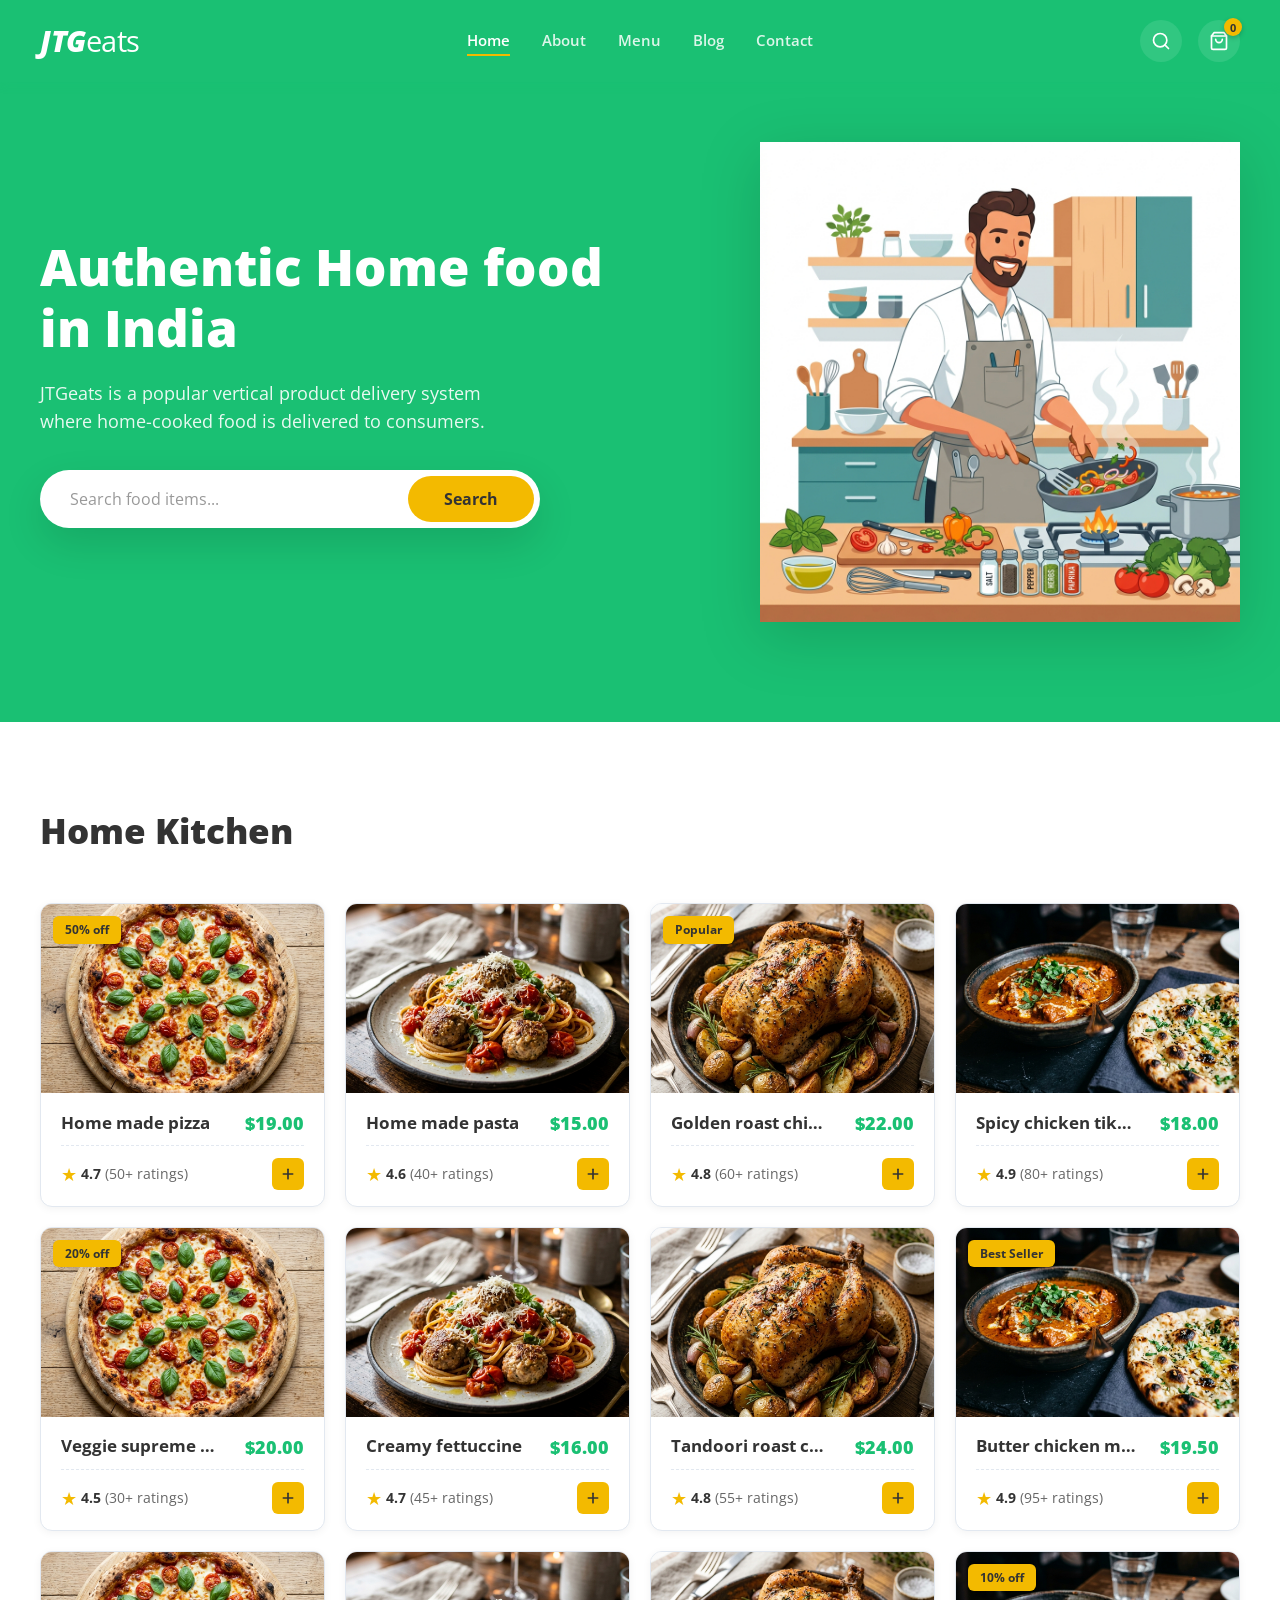
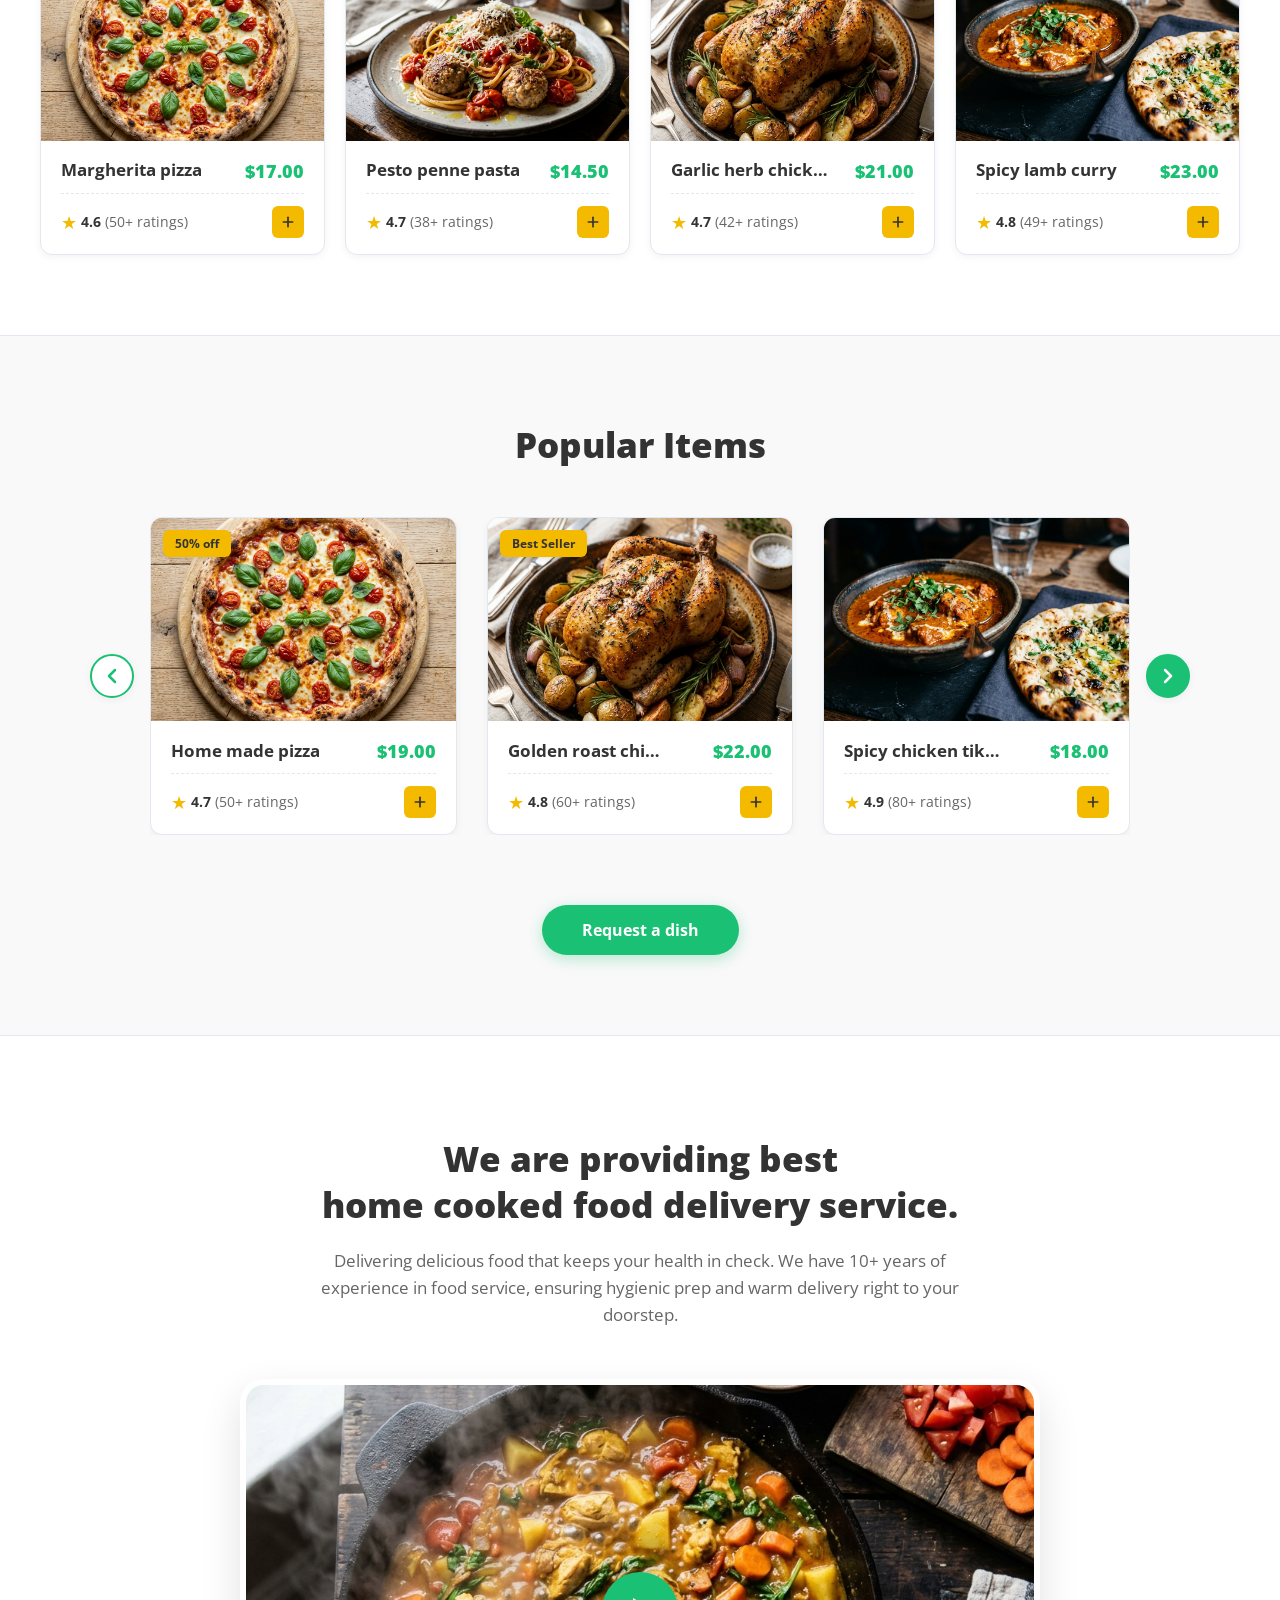
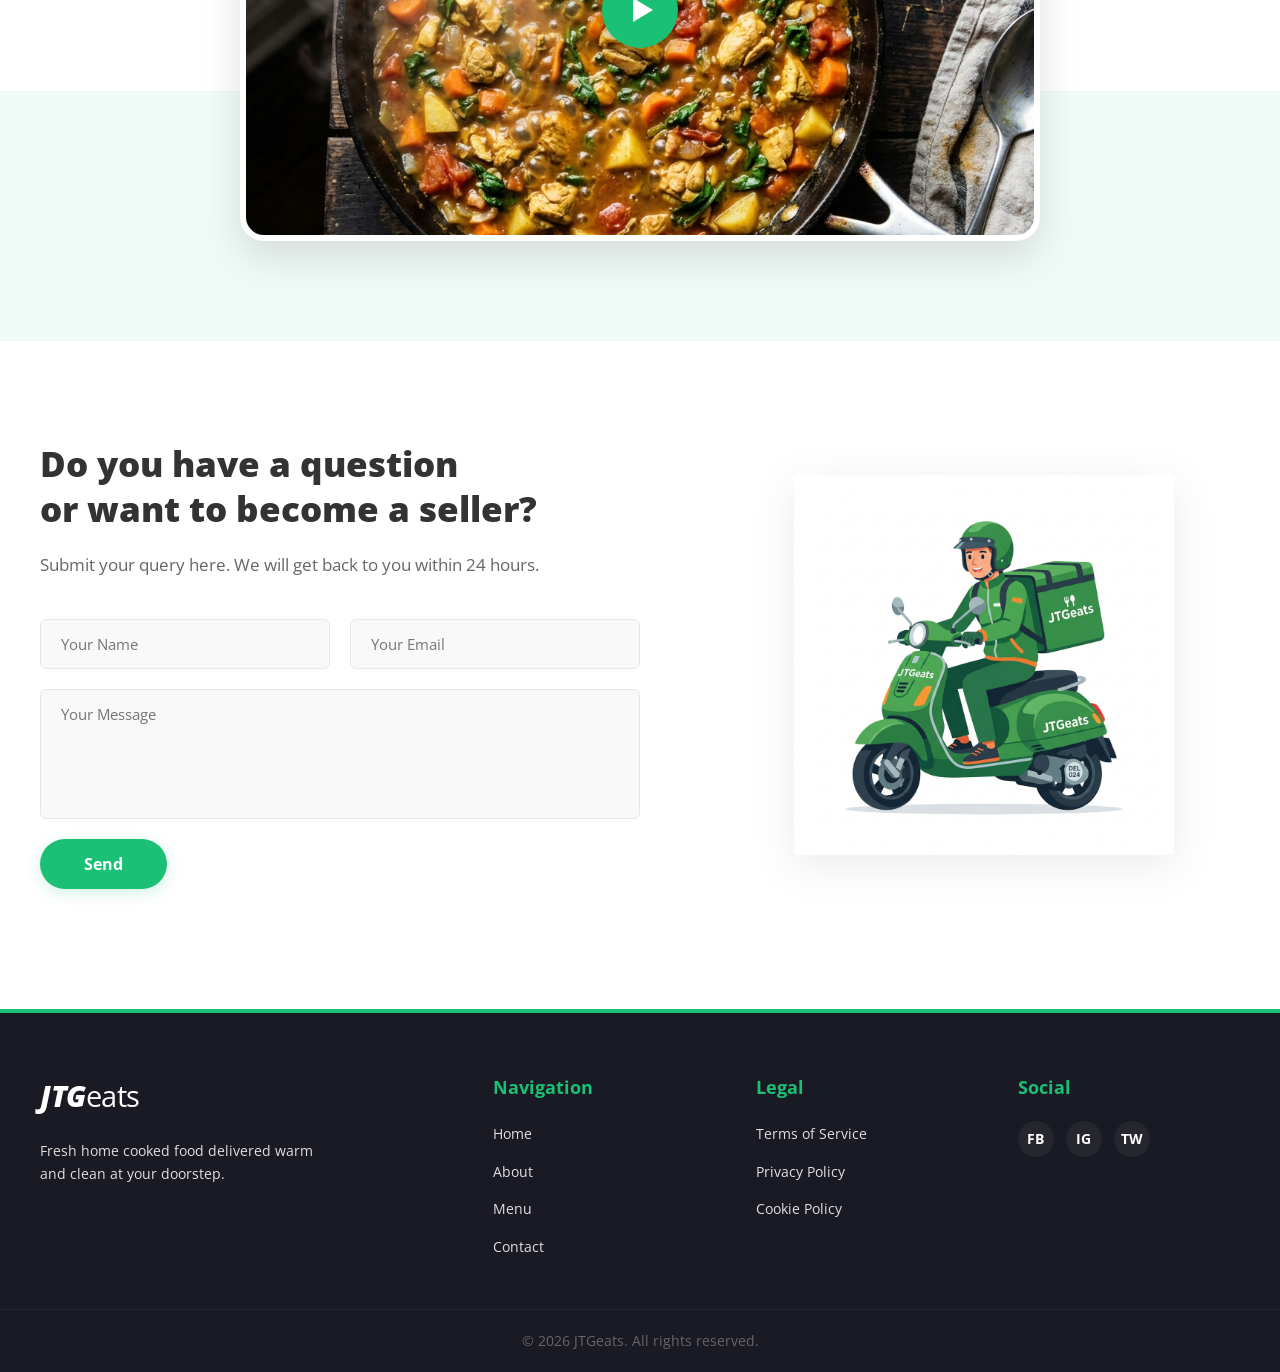
==== index.html @ 18800b6a "website complete" ====
<!DOCTYPE html>
<html lang="en">
<head>
    <meta charset="UTF-8">
    <meta name="viewport" content="width=device-width, initial-scale=1.0">
    <title>JTGeats - Authentic Home Food in India</title>
    <meta name="description" content="JTGeats is a premium home food delivery service in India. Order fresh, authentic home-cooked meals prepared with love.">
    <!-- Google Font: Open Sans -->
    <link rel="preconnect" href="https://fonts.googleapis.com">
    <link rel="preconnect" href="https://fonts.gstatic.com" crossorigin>
    <link href="https://fonts.googleapis.com/css2?family=Open+Sans:ital,wght@0,300..800;1,300..800&display=swap" rel="stylesheet">
    <!-- Stylesheets -->
    <link rel="stylesheet" href="css/style.css">
    <link rel="stylesheet" href="css/responsive.css">
</head>
<body>

    <!-- Header & Navigation -->
    <header class="header">
        <div class="container header-container">
            <a href="#home" class="logo" aria-label="JTGeats Home">
                <span class="logo-bold">JTG</span><span class="logo-light">eats</span>
            </a>
            
            <nav class="nav" id="main-nav" aria-label="Main Navigation">
                <ul class="nav-list">
                    <li><a href="#home" class="nav-link active">Home</a></li>
                    <li><a href="#about" class="nav-link">About</a></li>
                    <li><a href="#menu" class="nav-link">Menu</a></li>
                    <li><a href="#blog" class="nav-link">Blog</a></li>
                    <li><a href="#contact" class="nav-link">Contact</a></li>
                </ul>
            </nav>
            
            <div class="header-actions">
                <button class="icon-btn search-trigger" aria-label="Search website" id="search-btn">
                    <svg xmlns="http://www.w3.org/2000/svg" viewBox="0 0 24 24" fill="none" stroke="currentColor" stroke-width="2" stroke-linecap="round" stroke-linejoin="round" class="feather feather-search"><circle cx="11" cy="11" r="8"></circle><line x1="21" y1="21" x2="16.65" y2="16.65"></line></svg>
                </button>
                <button class="icon-btn cart-trigger" aria-label="Shopping Cart" id="cart-btn">
                    <svg xmlns="http://www.w3.org/2000/svg" viewBox="0 0 24 24" fill="none" stroke="currentColor" stroke-width="2" stroke-linecap="round" stroke-linejoin="round" class="feather feather-shopping-bag"><path d="M6 2L3 6v14a2 2 0 0 0 2 2h14a2 2 0 0 0 2-2V6l-3-4z"></path><line x1="3" y1="6" x2="21" y2="6"></line><path d="M16 10a4 4 0 0 1-8 0"></path></svg>
                    <span class="cart-badge" id="cart-count">0</span>
                </button>
                <button class="hamburger-menu" id="hamburger-btn" aria-expanded="false" aria-controls="main-nav" aria-label="Toggle navigation menu">
                    <span></span>
                    <span></span>
                    <span></span>
                </button>
            </div>
        </div>
    </header>

    <!-- Main Content -->
    <main>
        
        <!-- Hero Section -->
        <section id="home" class="hero">
            <div class="container hero-container">
                <div class="hero-content">
                    <h1 class="hero-title">Authentic Home food in India</h1>
                    <p class="hero-desc">JTGeats is a popular vertical product delivery system where home-cooked food is delivered to consumers.</p>
                    <form class="hero-search-form" id="hero-search" aria-label="Search dishes">
                        <input type="text" placeholder="Search food items..." required class="search-input" aria-label="Food search term">
                        <button type="submit" class="btn btn-search">Search</button>
                    </form>
                </div>
                <div class="hero-image-container">
                    <img src="assets/images/hero_chef.png" alt="Friendly home chef preparing delicious food in a kitchen illustration" class="hero-image">
                </div>
            </div>
        </section>

        <!-- Home Kitchen Grid Section -->
        <section id="menu" class="home-kitchen">
            <div class="container">
                <h2 class="section-title">Home Kitchen</h2>
                <div class="menu-grid">
                    <!-- Card 1 -->
                    <article class="menu-card" data-id="1">
                        <div class="card-img-wrapper">
                            <span class="badge badge-discount">50% off</span>
                            <img src="assets/images/pizza_premium.png" alt="Fresh baked Pepperoni Pizza" class="card-img">
                        </div>
                        <div class="card-body">
                            <div class="card-title-row">
                                <h3 class="card-title">Home made pizza</h3>
                                <span class="card-price">$19.00</span>
                            </div>
                            <div class="card-footer">
                                <div class="card-rating">
                                    <span class="star-icon" aria-hidden="true">&#9733;</span>
                                    <span class="rating-text">4.7 <span class="rating-count">(50+ ratings)</span></span>
                                </div>
                                <button class="add-to-cart-btn" aria-label="Add Home made pizza to cart">
                                    <svg xmlns="http://www.w3.org/2000/svg" width="16" height="16" viewBox="0 0 24 24" fill="none" stroke="currentColor" stroke-width="2.5" stroke-linecap="round" stroke-linejoin="round" class="feather feather-plus"><line x1="12" y1="5" x2="12" y2="19"></line><line x1="5" y1="12" x2="19" y2="12"></line></svg>
                                </button>
                            </div>
                        </div>
                    </article>

                    <!-- Card 2 -->
                    <article class="menu-card" data-id="2">
                        <div class="card-img-wrapper">
                            <img src="assets/images/pasta_premium.png" alt="Gourmet Spaghetti Marinara" class="card-img">
                        </div>
                        <div class="card-body">
                            <div class="card-title-row">
                                <h3 class="card-title">Home made pasta</h3>
                                <span class="card-price">$15.00</span>
                            </div>
                            <div class="card-footer">
                                <div class="card-rating">
                                    <span class="star-icon" aria-hidden="true">&#9733;</span>
                                    <span class="rating-text">4.6 <span class="rating-count">(40+ ratings)</span></span>
                                </div>
                                <button class="add-to-cart-btn" aria-label="Add Home made pasta to cart">
                                    <svg xmlns="http://www.w3.org/2000/svg" width="16" height="16" viewBox="0 0 24 24" fill="none" stroke="currentColor" stroke-width="2.5" stroke-linecap="round" stroke-linejoin="round" class="feather feather-plus"><line x1="12" y1="5" x2="12" y2="19"></line><line x1="5" y1="12" x2="19" y2="12"></line></svg>
                                </button>
                            </div>
                        </div>
                    </article>

                    <!-- Card 3 -->
                    <article class="menu-card" data-id="3">
                        <div class="card-img-wrapper">
                            <span class="badge badge-yellow">Popular</span>
                            <img src="assets/images/roasted_chicken.png" alt="Succulent Roast Chicken" class="card-img">
                        </div>
                        <div class="card-body">
                            <div class="card-title-row">
                                <h3 class="card-title">Golden roast chicken</h3>
                                <span class="card-price">$22.00</span>
                            </div>
                            <div class="card-footer">
                                <div class="card-rating">
                                    <span class="star-icon" aria-hidden="true">&#9733;</span>
                                    <span class="rating-text">4.8 <span class="rating-count">(60+ ratings)</span></span>
                                </div>
                                <button class="add-to-cart-btn" aria-label="Add Golden roast chicken to cart">
                                    <svg xmlns="http://www.w3.org/2000/svg" width="16" height="16" viewBox="0 0 24 24" fill="none" stroke="currentColor" stroke-width="2.5" stroke-linecap="round" stroke-linejoin="round" class="feather feather-plus"><line x1="12" y1="5" x2="12" y2="19"></line><line x1="5" y1="12" x2="19" y2="12"></line></svg>
                                </button>
                            </div>
                        </div>
                    </article>

                    <!-- Card 4 -->
                    <article class="menu-card" data-id="4">
                        <div class="card-img-wrapper">
                            <img src="assets/images/indian_curry.png" alt="Aromatic Chicken Tikka Masala" class="card-img">
                        </div>
                        <div class="card-body">
                            <div class="card-title-row">
                                <h3 class="card-title">Spicy chicken tikka</h3>
                                <span class="card-price">$18.00</span>
                            </div>
                            <div class="card-footer">
                                <div class="card-rating">
                                    <span class="star-icon" aria-hidden="true">&#9733;</span>
                                    <span class="rating-text">4.9 <span class="rating-count">(80+ ratings)</span></span>
                                </div>
                                <button class="add-to-cart-btn" aria-label="Add Spicy chicken tikka to cart">
                                    <svg xmlns="http://www.w3.org/2000/svg" width="16" height="16" viewBox="0 0 24 24" fill="none" stroke="currentColor" stroke-width="2.5" stroke-linecap="round" stroke-linejoin="round" class="feather feather-plus"><line x1="12" y1="5" x2="12" y2="19"></line><line x1="5" y1="12" x2="19" y2="12"></line></svg>
                                </button>
                            </div>
                        </div>
                    </article>

                    <!-- Card 5 -->
                    <article class="menu-card" data-id="5">
                        <div class="card-img-wrapper">
                            <span class="badge badge-discount">20% off</span>
                            <img src="assets/images/pizza_premium.png" alt="Veggie Supreme Pizza" class="card-img">
                        </div>
                        <div class="card-body">
                            <div class="card-title-row">
                                <h3 class="card-title">Veggie supreme pizza</h3>
                                <span class="card-price">$20.00</span>
                            </div>
                            <div class="card-footer">
                                <div class="card-rating">
                                    <span class="star-icon" aria-hidden="true">&#9733;</span>
                                    <span class="rating-text">4.5 <span class="rating-count">(30+ ratings)</span></span>
                                </div>
                                <button class="add-to-cart-btn" aria-label="Add Veggie supreme pizza to cart">
                                    <svg xmlns="http://www.w3.org/2000/svg" width="16" height="16" viewBox="0 0 24 24" fill="none" stroke="currentColor" stroke-width="2.5" stroke-linecap="round" stroke-linejoin="round" class="feather feather-plus"><line x1="12" y1="5" x2="12" y2="19"></line><line x1="5" y1="12" x2="19" y2="12"></line></svg>
                                </button>
                            </div>
                        </div>
                    </article>

                    <!-- Card 6 -->
                    <article class="menu-card" data-id="6">
                        <div class="card-img-wrapper">
                            <img src="assets/images/pasta_premium.png" alt="Creamy Fettuccine Alfredo" class="card-img">
                        </div>
                        <div class="card-body">
                            <div class="card-title-row">
                                <h3 class="card-title">Creamy fettuccine</h3>
                                <span class="card-price">$16.00</span>
                            </div>
                            <div class="card-footer">
                                <div class="card-rating">
                                    <span class="star-icon" aria-hidden="true">&#9733;</span>
                                    <span class="rating-text">4.7 <span class="rating-count">(45+ ratings)</span></span>
                                </div>
                                <button class="add-to-cart-btn" aria-label="Add Creamy fettuccine to cart">
                                    <svg xmlns="http://www.w3.org/2000/svg" width="16" height="16" viewBox="0 0 24 24" fill="none" stroke="currentColor" stroke-width="2.5" stroke-linecap="round" stroke-linejoin="round" class="feather feather-plus"><line x1="12" y1="5" x2="12" y2="19"></line><line x1="5" y1="12" x2="19" y2="12"></line></svg>
                                </button>
                            </div>
                        </div>
                    </article>

                    <!-- Card 7 -->
                    <article class="menu-card" data-id="7">
                        <div class="card-img-wrapper">
                            <img src="assets/images/roasted_chicken.png" alt="Tandoori Oven Roasted Chicken" class="card-img">
                        </div>
                        <div class="card-body">
                            <div class="card-title-row">
                                <h3 class="card-title">Tandoori roast chicken</h3>
                                <span class="card-price">$24.00</span>
                            </div>
                            <div class="card-footer">
                                <div class="card-rating">
                                    <span class="star-icon" aria-hidden="true">&#9733;</span>
                                    <span class="rating-text">4.8 <span class="rating-count">(55+ ratings)</span></span>
                                </div>
                                <button class="add-to-cart-btn" aria-label="Add Tandoori roast chicken to cart">
                                    <svg xmlns="http://www.w3.org/2000/svg" width="16" height="16" viewBox="0 0 24 24" fill="none" stroke="currentColor" stroke-width="2.5" stroke-linecap="round" stroke-linejoin="round" class="feather feather-plus"><line x1="12" y1="5" x2="12" y2="19"></line><line x1="5" y1="12" x2="19" y2="12"></line></svg>
                                </button>
                            </div>
                        </div>
                    </article>

                    <!-- Card 8 -->
                    <article class="menu-card" data-id="8">
                        <div class="card-img-wrapper">
                            <span class="badge badge-yellow">Best Seller</span>
                            <img src="assets/images/indian_curry.png" alt="Rich Butter Chicken Masala" class="card-img">
                        </div>
                        <div class="card-body">
                            <div class="card-title-row">
                                <h3 class="card-title">Butter chicken masala</h3>
                                <span class="card-price">$19.50</span>
                            </div>
                            <div class="card-footer">
                                <div class="card-rating">
                                    <span class="star-icon" aria-hidden="true">&#9733;</span>
                                    <span class="rating-text">4.9 <span class="rating-count">(95+ ratings)</span></span>
                                </div>
                                <button class="add-to-cart-btn" aria-label="Add Butter chicken masala to cart">
                                    <svg xmlns="http://www.w3.org/2000/svg" width="16" height="16" viewBox="0 0 24 24" fill="none" stroke="currentColor" stroke-width="2.5" stroke-linecap="round" stroke-linejoin="round" class="feather feather-plus"><line x1="12" y1="5" x2="12" y2="19"></line><line x1="5" y1="12" x2="19" y2="12"></line></svg>
                                </button>
                            </div>
                        </div>
                    </article>

                    <!-- Card 9 -->
                    <article class="menu-card" data-id="9">
                        <div class="card-img-wrapper">
                            <img src="assets/images/pizza_premium.png" alt="Classic Margherita Pizza" class="card-img">
                        </div>
                        <div class="card-body">
                            <div class="card-title-row">
                                <h3 class="card-title">Margherita pizza</h3>
                                <span class="card-price">$17.00</span>
                            </div>
                            <div class="card-footer">
                                <div class="card-rating">
                                    <span class="star-icon" aria-hidden="true">&#9733;</span>
                                    <span class="rating-text">4.6 <span class="rating-count">(50+ ratings)</span></span>
                                </div>
                                <button class="add-to-cart-btn" aria-label="Add Margherita pizza to cart">
                                    <svg xmlns="http://www.w3.org/2000/svg" width="16" height="16" viewBox="0 0 24 24" fill="none" stroke="currentColor" stroke-width="2.5" stroke-linecap="round" stroke-linejoin="round" class="feather feather-plus"><line x1="12" y1="5" x2="12" y2="19"></line><line x1="5" y1="12" x2="19" y2="12"></line></svg>
                                </button>
                            </div>
                        </div>
                    </article>

                    <!-- Card 10 -->
                    <article class="menu-card" data-id="10">
                        <div class="card-img-wrapper">
                            <img src="assets/images/pasta_premium.png" alt="Fresh Pesto Penne Pasta" class="card-img">
                        </div>
                        <div class="card-body">
                            <div class="card-title-row">
                                <h3 class="card-title">Pesto penne pasta</h3>
                                <span class="card-price">$14.50</span>
                            </div>
                            <div class="card-footer">
                                <div class="card-rating">
                                    <span class="star-icon" aria-hidden="true">&#9733;</span>
                                    <span class="rating-text">4.7 <span class="rating-count">(38+ ratings)</span></span>
                                </div>
                                <button class="add-to-cart-btn" aria-label="Add Pesto penne pasta to cart">
                                    <svg xmlns="http://www.w3.org/2000/svg" width="16" height="16" viewBox="0 0 24 24" fill="none" stroke="currentColor" stroke-width="2.5" stroke-linecap="round" stroke-linejoin="round" class="feather feather-plus"><line x1="12" y1="5" x2="12" y2="19"></line><line x1="5" y1="12" x2="19" y2="12"></line></svg>
                                </button>
                            </div>
                        </div>
                    </article>

                    <!-- Card 11 -->
                    <article class="menu-card" data-id="11">
                        <div class="card-img-wrapper">
                            <img src="assets/images/roasted_chicken.png" alt="Garlic Herb Roast Chicken" class="card-img">
                        </div>
                        <div class="card-body">
                            <div class="card-title-row">
                                <h3 class="card-title">Garlic herb chicken</h3>
                                <span class="card-price">$21.00</span>
                            </div>
                            <div class="card-footer">
                                <div class="card-rating">
                                    <span class="star-icon" aria-hidden="true">&#9733;</span>
                                    <span class="rating-text">4.7 <span class="rating-count">(42+ ratings)</span></span>
                                </div>
                                <button class="add-to-cart-btn" aria-label="Add Garlic herb chicken to cart">
                                    <svg xmlns="http://www.w3.org/2000/svg" width="16" height="16" viewBox="0 0 24 24" fill="none" stroke="currentColor" stroke-width="2.5" stroke-linecap="round" stroke-linejoin="round" class="feather feather-plus"><line x1="12" y1="5" x2="12" y2="19"></line><line x1="5" y1="12" x2="19" y2="12"></line></svg>
                                </button>
                            </div>
                        </div>
                    </article>

                    <!-- Card 12 -->
                    <article class="menu-card" data-id="12">
                        <div class="card-img-wrapper">
                            <span class="badge badge-discount">10% off</span>
                            <img src="assets/images/indian_curry.png" alt="Spicy Lamb Curry" class="card-img">
                        </div>
                        <div class="card-body">
                            <div class="card-title-row">
                                <h3 class="card-title">Spicy lamb curry</h3>
                                <span class="card-price">$23.00</span>
                            </div>
                            <div class="card-footer">
                                <div class="card-rating">
                                    <span class="star-icon" aria-hidden="true">&#9733;</span>
                                    <span class="rating-text">4.8 <span class="rating-count">(49+ ratings)</span></span>
                                </div>
                                <button class="add-to-cart-btn" aria-label="Add Spicy lamb curry to cart">
                                    <svg xmlns="http://www.w3.org/2000/svg" width="16" height="16" viewBox="0 0 24 24" fill="none" stroke="currentColor" stroke-width="2.5" stroke-linecap="round" stroke-linejoin="round" class="feather feather-plus"><line x1="12" y1="5" x2="12" y2="19"></line><line x1="5" y1="12" x2="19" y2="12"></line></svg>
                                </button>
                            </div>
                        </div>
                    </article>
                </div>
            </div>
        </section>

        <!-- Popular Items Section (Carousel) -->
        <section class="popular-items-section">
            <div class="container">
                <h2 class="section-title text-center">Popular Items</h2>
                
                <div class="carousel-wrapper">
                    <!-- Left Arrow Button -->
                    <button class="carousel-nav-btn prev" id="carousel-prev" aria-label="Previous slide">
                        <svg xmlns="http://www.w3.org/2000/svg" viewBox="0 0 24 24" fill="none" stroke="currentColor" stroke-width="2.5" stroke-linecap="round" stroke-linejoin="round" class="feather feather-chevron-left"><polyline points="15 18 9 12 15 6"></polyline></svg>
                    </button>
                    
                    <!-- Carousel Window / Container -->
                    <div class="carousel-viewport" id="carousel-viewport">
                        <div class="carousel-track" id="carousel-track">
                            <!-- Slide 1 -->
                            <article class="menu-card carousel-slide" data-id="1">
                                <div class="card-img-wrapper">
                                    <span class="badge badge-discount">50% off</span>
                                    <img src="assets/images/pizza_premium.png" alt="Fresh baked pizza slide" class="card-img">
                                </div>
                                <div class="card-body">
                                    <div class="card-title-row">
                                        <h3 class="card-title">Home made pizza</h3>
                                        <span class="card-price">$19.00</span>
                                    </div>
                                    <div class="card-footer">
                                        <div class="card-rating">
                                            <span class="star-icon" aria-hidden="true">&#9733;</span>
                                            <span class="rating-text">4.7 <span class="rating-count">(50+ ratings)</span></span>
                                        </div>
                                        <button class="add-to-cart-btn" aria-label="Add Home made pizza to cart">
                                            <svg xmlns="http://www.w3.org/2000/svg" width="16" height="16" viewBox="0 0 24 24" fill="none" stroke="currentColor" stroke-width="2.5" stroke-linecap="round" stroke-linejoin="round" class="feather feather-plus"><line x1="12" y1="5" x2="12" y2="19"></line><line x1="5" y1="12" x2="19" y2="12"></line></svg>
                                        </button>
                                    </div>
                                </div>
                            </article>

                            <!-- Slide 2 -->
                            <article class="menu-card carousel-slide" data-id="3">
                                <div class="card-img-wrapper">
                                    <span class="badge badge-yellow">Best Seller</span>
                                    <img src="assets/images/roasted_chicken.png" alt="Golden roast chicken slide" class="card-img">
                                </div>
                                <div class="card-body">
                                    <div class="card-title-row">
                                        <h3 class="card-title">Golden roast chicken</h3>
                                        <span class="card-price">$22.00</span>
                                    </div>
                                    <div class="card-footer">
                                        <div class="card-rating">
                                            <span class="star-icon" aria-hidden="true">&#9733;</span>
                                            <span class="rating-text">4.8 <span class="rating-count">(60+ ratings)</span></span>
                                        </div>
                                        <button class="add-to-cart-btn" aria-label="Add Golden roast chicken to cart">
                                            <svg xmlns="http://www.w3.org/2000/svg" width="16" height="16" viewBox="0 0 24 24" fill="none" stroke="currentColor" stroke-width="2.5" stroke-linecap="round" stroke-linejoin="round" class="feather feather-plus"><line x1="12" y1="5" x2="12" y2="19"></line><line x1="5" y1="12" x2="19" y2="12"></line></svg>
                                        </button>
                                    </div>
                                </div>
                            </article>

                            <!-- Slide 3 -->
                            <article class="menu-card carousel-slide" data-id="4">
                                <div class="card-img-wrapper">
                                    <img src="assets/images/indian_curry.png" alt="Spicy chicken tikka slide" class="card-img">
                                </div>
                                <div class="card-body">
                                    <div class="card-title-row">
                                        <h3 class="card-title">Spicy chicken tikka</h3>
                                        <span class="card-price">$18.00</span>
                                    </div>
                                    <div class="card-footer">
                                        <div class="card-rating">
                                            <span class="star-icon" aria-hidden="true">&#9733;</span>
                                            <span class="rating-text">4.9 <span class="rating-count">(80+ ratings)</span></span>
                                        </div>
                                        <button class="add-to-cart-btn" aria-label="Add Spicy chicken tikka to cart">
                                            <svg xmlns="http://www.w3.org/2000/svg" width="16" height="16" viewBox="0 0 24 24" fill="none" stroke="currentColor" stroke-width="2.5" stroke-linecap="round" stroke-linejoin="round" class="feather feather-plus"><line x1="12" y1="5" x2="12" y2="19"></line><line x1="5" y1="12" x2="19" y2="12"></line></svg>
                                        </button>
                                    </div>
                                </div>
                            </article>

                            <!-- Slide 4 -->
                            <article class="menu-card carousel-slide" data-id="2">
                                <div class="card-img-wrapper">
                                    <img src="assets/images/pasta_premium.png" alt="Home made pasta slide" class="card-img">
                                </div>
                                <div class="card-body">
                                    <div class="card-title-row">
                                        <h3 class="card-title">Home made pasta</h3>
                                        <span class="card-price">$15.00</span>
                                    </div>
                                    <div class="card-footer">
                                        <div class="card-rating">
                                            <span class="star-icon" aria-hidden="true">&#9733;</span>
                                            <span class="rating-text">4.6 <span class="rating-count">(40+ ratings)</span></span>
                                        </div>
                                        <button class="add-to-cart-btn" aria-label="Add Home made pasta to cart">
                                            <svg xmlns="http://www.w3.org/2000/svg" width="16" height="16" viewBox="0 0 24 24" fill="none" stroke="currentColor" stroke-width="2.5" stroke-linecap="round" stroke-linejoin="round" class="feather feather-plus"><line x1="12" y1="5" x2="12" y2="19"></line><line x1="5" y1="12" x2="19" y2="12"></line></svg>
                                        </button>
                                    </div>
                                </div>
                            </article>

                            <!-- Slide 5 -->
                            <article class="menu-card carousel-slide" data-id="8">
                                <div class="card-img-wrapper">
                                    <span class="badge badge-yellow">Best Seller</span>
                                    <img src="assets/images/indian_curry.png" alt="Butter chicken masala slide" class="card-img">
                                </div>
                                <div class="card-body">
                                    <div class="card-title-row">
                                        <h3 class="card-title">Butter chicken masala</h3>
                                        <span class="card-price">$19.50</span>
                                    </div>
                                    <div class="card-footer">
                                        <div class="card-rating">
                                            <span class="star-icon" aria-hidden="true">&#9733;</span>
                                            <span class="rating-text">4.9 <span class="rating-count">(95+ ratings)</span></span>
                                        </div>
                                        <button class="add-to-cart-btn" aria-label="Add Butter chicken masala to cart">
                                            <svg xmlns="http://www.w3.org/2000/svg" width="16" height="16" viewBox="0 0 24 24" fill="none" stroke="currentColor" stroke-width="2.5" stroke-linecap="round" stroke-linejoin="round" class="feather feather-plus"><line x1="12" y1="5" x2="12" y2="19"></line><line x1="5" y1="12" x2="19" y2="12"></line></svg>
                                        </button>
                                    </div>
                                </div>
                            </article>
                        </div>
                    </div>
                    
                    <!-- Right Arrow Button -->
                    <button class="carousel-nav-btn next" id="carousel-next" aria-label="Next slide">
                        <svg xmlns="http://www.w3.org/2000/svg" viewBox="0 0 24 24" fill="none" stroke="currentColor" stroke-width="2.5" stroke-linecap="round" stroke-linejoin="round" class="feather feather-chevron-right"><polyline points="9 18 15 12 9 6"></polyline></svg>
                    </button>
                </div>

                <!-- Carousel Dots Pagination -->
                <div class="carousel-dots" id="carousel-dots" aria-label="Carousel pagination">
                    <!-- Dots generated by JS -->
                </div>

                <div class="request-dish-wrapper">
                    <button class="btn btn-primary" id="request-dish-btn">Request a dish</button>
                </div>
            </div>
        </section>

        <!-- Video Feature Section ("We are providing best home cooked food delivery service.") -->
        <section id="about" class="video-service-section">
            <div class="container text-center">
                <h2 class="video-section-title">We are providing best<br>home cooked food delivery service.</h2>
                <p class="video-section-desc">Delivering delicious food that keeps your health in check. We have 10+ years of experience in food service, ensuring hygienic prep and warm delivery right to your doorstep.</p>
                
                <div class="video-wrapper">
                    <div class="video-preview-card">
                        <img src="assets/images/video_thumbnail.png" alt="Delicious ingredients cooking in a kitchen" class="video-thumbnail">
                        <button class="video-play-btn" id="play-video-btn" aria-label="Play video about our delivery service">
                            <span class="play-icon-shape"></span>
                        </button>
                    </div>
                </div>
            </div>
        </section>

        <!-- Contact/Seller Form Section -->
        <section id="contact" class="contact-section">
            <div class="container contact-container">
                <div class="contact-text-content">
                    <h2 class="contact-title">Do you have a question<br>or want to become a seller?</h2>
                    <p class="contact-desc">Submit your query here. We will get back to you within 24 hours.</p>
                    
                    <form class="contact-form" id="contact-form" novalidate>
                        <div class="form-row">
                            <div class="form-group">
                                <label for="form-name" class="sr-only">Your Name</label>
                                <input type="text" id="form-name" class="form-control" placeholder="Your Name" required>
                                <span class="error-msg" id="name-error">Please enter your name</span>
                            </div>
                            <div class="form-group">
                                <label for="form-email" class="sr-only">Your Email</label>
                                <input type="email" id="form-email" class="form-control" placeholder="Your Email" required>
                                <span class="error-msg" id="email-error">Please enter a valid email address</span>
                            </div>
                        </div>
                        <div class="form-group">
                            <label for="form-message" class="sr-only">Your Message</label>
                            <textarea id="form-message" class="form-control" rows="5" placeholder="Your Message" required></textarea>
                            <span class="error-msg" id="message-error">Please enter your message</span>
                        </div>
                        <button type="submit" class="btn btn-submit">Send</button>
                    </form>
                </div>
                
                <div class="contact-illustration-container">
                    <div class="illustration-bg-circle"></div>
                    <img src="assets/images/delivery_guy.png" alt="Delivery professional on scooter illustration" class="contact-illustration">
                </div>
            </div>
        </section>

    </main>

    <!-- Footer -->
    <footer class="footer">
        <div class="container footer-container">
            <div class="footer-brand">
                <a href="#home" class="logo footer-logo" aria-label="JTGeats Home">
                    <span class="logo-bold">JTG</span><span class="logo-light">eats</span>
                </a>
                <p class="footer-about">Fresh home cooked food delivered warm and clean at your doorstep.</p>
            </div>
            
            <div class="footer-links-grid">
                <div class="footer-nav-col">
                    <h4 class="footer-col-title">Navigation</h4>
                    <ul>
                        <li><a href="#home">Home</a></li>
                        <li><a href="#about">About</a></li>
                        <li><a href="#menu">Menu</a></li>
                        <li><a href="#contact">Contact</a></li>
                    </ul>
                </div>
                <div class="footer-nav-col">
                    <h4 class="footer-col-title">Legal</h4>
                    <ul>
                        <li><a href="#">Terms of Service</a></li>
                        <li><a href="#">Privacy Policy</a></li>
                        <li><a href="#">Cookie Policy</a></li>
                    </ul>
                </div>
                <div class="footer-nav-col">
                    <h4 class="footer-col-title">Social</h4>
                    <div class="social-links">
                        <a href="#" aria-label="Facebook">FB</a>
                        <a href="#" aria-label="Instagram">IG</a>
                        <a href="#" aria-label="Twitter">TW</a>
                    </div>
                </div>
            </div>
        </div>
        <div class="footer-bottom">
            <p>&copy; 2026 JTGeats. All rights reserved.</p>
        </div>
    </footer>

    <!-- Video Modal -->
    <div class="modal" id="video-modal" aria-hidden="true" role="dialog">
        <div class="modal-overlay" tabindex="-1" data-close></div>
        <div class="modal-container video-modal-container">
            <button class="modal-close" data-close aria-label="Close modal">&times;</button>
            <div class="modal-content">
                <div class="video-aspect-ratio">
                    <video id="service-video" controls preload="none" poster="assets/images/video_thumbnail.png">
                        <source src="https://assets.mixkit.co/videos/preview/mixkit-chef-cooking-a-fresh-vegetable-dish-in-slow-motion-41804-large.mp4" type="video/mp4">
                        Your browser does not support the video tag.
                    </video>
                </div>
            </div>
        </div>
    </div>

    <!-- Request a Dish Modal -->
    <div class="modal" id="request-modal" aria-hidden="true" role="dialog" aria-labelledby="request-modal-title">
        <div class="modal-overlay" tabindex="-1" data-close></div>
        <div class="modal-container">
            <button class="modal-close" data-close aria-label="Close modal">&times;</button>
            <div class="modal-content">
                <h3 class="modal-title" id="request-modal-title">Request a Custom Dish</h3>
                <p class="modal-subtitle">Can't find your favorite home-cooked dish? Let us know what you'd like, and our home kitchens will make it for you!</p>
                <form class="request-form" id="request-form" novalidate>
                    <div class="form-group">
                        <label for="req-dish-name">Dish Name</label>
                        <input type="text" id="req-dish-name" class="form-control" placeholder="e.g. Handmade Paneer Butter Masala" required>
                        <span class="error-msg" id="req-dish-name-error">Please specify the dish name</span>
                    </div>
                    <div class="form-group">
                        <label for="req-dish-desc">Special Instructions / Ingredients</label>
                        <textarea id="req-dish-desc" class="form-control" rows="3" placeholder="e.g. Less spicy, vegan, extra gravy..."></textarea>
                    </div>
                    <div class="form-group">
                        <label for="req-name">Your Name</label>
                        <input type="text" id="req-name" class="form-control" placeholder="Your Name" required>
                        <span class="error-msg" id="req-name-error">Please enter your name</span>
                    </div>
                    <div class="form-group">
                        <label for="req-phone">Phone Number</label>
                        <input type="tel" id="req-phone" class="form-control" placeholder="Your Phone Number" required>
                        <span class="error-msg" id="req-phone-error">Please enter a valid phone number</span>
                    </div>
                    <button type="submit" class="btn btn-submit">Submit Request</button>
                </form>
            </div>
        </div>
    </div>

    <!-- Search Modal / Drawer -->
    <div class="modal" id="search-modal" aria-hidden="true" role="dialog" aria-labelledby="search-modal-title">
        <div class="modal-overlay" tabindex="-1" data-close></div>
        <div class="modal-container search-modal-container">
            <button class="modal-close" data-close aria-label="Close modal">&times;</button>
            <div class="modal-content">
                <h3 class="modal-title" id="search-modal-title">Search Menu</h3>
                <form class="modal-search-form" id="modal-search-form">
                    <input type="text" id="modal-search-input" class="form-control search-field" placeholder="What are you craving today?" required>
                    <button type="submit" class="btn btn-primary">Search</button>
                </form>
                <div class="search-results-placeholder">
                    <p class="search-hint">Try searching for: "pizza", "pasta", "chicken", "curry"</p>
                    <div class="search-results-list" id="search-results-list"></div>
                </div>
            </div>
        </div>
    </div>

    <!-- Cart Modal / Drawer -->
    <div class="modal" id="cart-modal" aria-hidden="true" role="dialog" aria-labelledby="cart-modal-title">
        <div class="modal-overlay" tabindex="-1" data-close></div>
        <div class="modal-container cart-modal-container">
            <button class="modal-close" data-close aria-label="Close modal">&times;</button>
            <div class="modal-content">
                <h3 class="modal-title" id="cart-modal-title">Your Food Basket</h3>
                <div class="cart-items-container" id="cart-items">
                    <p class="empty-cart-message">Your basket is currently empty.</p>
                </div>
                <div class="cart-summary" id="cart-summary" style="display: none;">
                    <div class="cart-total-row">
                        <span>Total:</span>
                        <span class="cart-total-price" id="cart-total-price">$0.00</span>
                    </div>
                    <button class="btn btn-primary checkout-btn" id="checkout-btn">Proceed to Checkout</button>
                </div>
            </div>
        </div>
    </div>

    <!-- Toast Notifications -->
    <div class="toast-container" id="toast-container" aria-live="polite"></div>

    <script src="js/script.js"></script>
</body>
</html>
---- css/style.css ----
/* ==========================================================================
   JTGeats Core Styling - Design System & Layout
   ========================================================================== */

/* 1. Design Tokens & CSS Variables */
:root {
    /* Colors */
    --primary: #1AC073;
    --primary-hover: #159b5c;
    --secondary: #2EBF91;
    --accent: #F3BA00;
    --accent-hover: #d19f00;
    --bg-tint: #F0FAF7;
    --bg-light: #F9F9F9;
    --bg-dark: #2B2D42;
    --white: #FFFFFF;
    --text-main: #333333;
    --text-muted: #666666;
    --text-light: #E0E0E0;
    --border-color: #E2E8F0;
    --error: #E53E3E;
    --success: #38A169;

    /* Fonts */
    --font-family: 'Open Sans', -apple-system, BlinkMacSystemFont, "Segoe UI", Roboto, sans-serif;
    
    /* Layout Constants */
    --max-width: 1440px;
    --container-padding: 0 40px;
    --border-radius-sm: 6px;
    --border-radius-md: 12px;
    --border-radius-lg: 24px;
    --border-radius-xl: 30px;
    
    /* Shadows */
    --shadow-sm: 0 2px 8px rgba(0, 0, 0, 0.05);
    --shadow-md: 0 8px 24px rgba(0, 0, 0, 0.08);
    --shadow-lg: 0 16px 40px rgba(0, 0, 0, 0.12);
    
    /* Transitions */
    --transition-fast: 0.2s cubic-bezier(0.4, 0, 0.2, 1);
    --transition-normal: 0.3s cubic-bezier(0.4, 0, 0.2, 1);
    --transition-slow: 0.5s cubic-bezier(0.4, 0, 0.2, 1);
}

/* 2. Global Resets & Base Styles */
*, *::before, *::after {
    box-sizing: border-box;
    margin: 0;
    padding: 0;
}

html {
    scroll-behavior: smooth;
    font-size: 16px;
    -webkit-font-smoothing: antialiased;
    -moz-osx-font-smoothing: grayscale;
}

body {
    font-family: var(--font-family);
    color: var(--text-main);
    background-color: var(--white);
    line-height: 1.6;
    overflow-x: hidden;
}

a {
    color: inherit;
    text-decoration: none;
    transition: var(--transition-fast);
}

button, input, textarea, select {
    font-family: inherit;
    font-size: inherit;
    color: inherit;
    outline: none;
    border: none;
}

button {
    cursor: pointer;
    background: none;
    transition: var(--transition-fast);
}

ul, ol {
    list-style: none;
}

img {
    max-width: 100%;
    height: auto;
    display: block;
}

/* Helper Utilities */
.container {
    max-width: var(--max-width);
    margin: 0 auto;
    padding: var(--container-padding);
}

.text-center {
    text-align: center;
}

.sr-only {
    position: absolute;
    width: 1px;
    height: 1px;
    padding: 0;
    margin: -1px;
    overflow: hidden;
    clip: rect(0, 0, 0, 0);
    white-space: nowrap;
    border: 0;
}

/* 3. Header & Navigation */
.header {
    position: sticky;
    top: 0;
    left: 0;
    width: 100%;
    background-color: var(--primary);
    color: var(--white);
    z-index: 1000;
    padding: 18px 0;
    box-shadow: 0 2px 10px rgba(26, 192, 115, 0.15);
    transition: var(--transition-normal);
}

.header-container {
    display: flex;
    justify-content: space-between;
    align-items: center;
}

.logo {
    display: inline-flex;
    align-items: center;
    font-size: 1.8rem;
    font-weight: 800;
    letter-spacing: -0.5px;
}

.logo-bold {
    font-weight: 800;
    font-style: italic;
}

.logo-light {
    font-weight: 400;
    color: var(--white);
}

.nav {
    display: flex;
    align-items: center;
}

.nav-list {
    display: flex;
    gap: 32px;
}

.nav-link {
    font-size: 0.95rem;
    font-weight: 600;
    color: rgba(255, 255, 255, 0.85);
    padding: 6px 0;
    position: relative;
}

.nav-link:hover {
    color: var(--white);
}

.nav-link::after {
    content: '';
    position: absolute;
    bottom: 0;
    left: 0;
    width: 0;
    height: 2px;
    background-color: var(--accent);
    transition: var(--transition-fast);
}

.nav-link:hover::after,
.nav-link.active::after {
    width: 100%;
}

.nav-link.active {
    color: var(--white);
}

.header-actions {
    display: flex;
    align-items: center;
    gap: 16px;
}

.icon-btn {
    position: relative;
    width: 42px;
    height: 42px;
    display: flex;
    align-items: center;
    justify-content: center;
    border-radius: 50%;
    color: var(--white);
    background-color: rgba(255, 255, 255, 0.1);
    transition: var(--transition-fast);
}

.icon-btn:hover {
    background-color: rgba(255, 255, 255, 0.2);
    transform: translateY(-2px);
}

.icon-btn svg {
    width: 20px;
    height: 20px;
}

.cart-badge {
    position: absolute;
    top: -2px;
    right: -2px;
    background-color: var(--accent);
    color: var(--text-main);
    font-size: 0.7rem;
    font-weight: 700;
    border-radius: 50%;
    width: 18px;
    height: 18px;
    display: flex;
    align-items: center;
    justify-content: center;
    box-shadow: 0 2px 5px rgba(0, 0, 0, 0.2);
}

.hamburger-menu {
    display: none;
    flex-direction: column;
    justify-content: space-between;
    width: 24px;
    height: 18px;
}

.hamburger-menu span {
    width: 100%;
    height: 2px;
    background-color: var(--white);
    border-radius: 2px;
    transition: var(--transition-normal);
}

/* 4. Hero Section */
.hero {
    background-color: var(--primary);
    color: var(--white);
    padding: 60px 0 100px 0;
    position: relative;
    overflow: hidden;
}

.hero-container {
    display: grid;
    grid-template-columns: 1.1fr 0.9fr;
    gap: 60px;
    align-items: center;
}

.hero-content {
    max-width: 600px;
}

.hero-title {
    font-size: 3.2rem;
    font-weight: 800;
    line-height: 1.2;
    margin-bottom: 20px;
}

.hero-desc {
    font-size: 1.1rem;
    color: rgba(255, 255, 255, 0.9);
    margin-bottom: 35px;
    max-width: 480px;
}

.hero-search-form {
    display: flex;
    background-color: var(--white);
    padding: 6px;
    border-radius: 50px;
    box-shadow: var(--shadow-lg);
    max-width: 500px;
}

.search-input {
    flex: 1;
    padding: 12px 24px;
    border-radius: 50px;
    font-size: 1rem;
    color: var(--text-main);
}

.search-input::placeholder {
    color: #999;
}

.btn {
    display: inline-flex;
    align-items: center;
    justify-content: center;
    font-weight: 700;
    border-radius: 50px;
    transition: var(--transition-fast);
}

.btn-search {
    background-color: var(--accent);
    color: var(--text-main);
    padding: 12px 36px;
    font-size: 1rem;
}

.btn-search:hover {
    background-color: var(--accent-hover);
    transform: scale(1.03);
}

.hero-image-container {
    display: flex;
    justify-content: flex-end;
    position: relative;
}

.hero-image {
    max-height: 480px;
    object-fit: contain;
    filter: drop-shadow(0 15px 30px rgba(0, 0, 0, 0.15));
    animation: float 6s ease-in-out infinite;
}

@keyframes float {
    0%, 100% { transform: translateY(0); }
    50% { transform: translateY(-12px); }
}

/* 5. Menu Cards Grid (Home Kitchen) */
.home-kitchen {
    background-color: var(--white);
    padding: 80px 0;
}

.section-title {
    font-size: 2.2rem;
    font-weight: 800;
    color: var(--text-main);
    margin-bottom: 45px;
}

.menu-grid {
    display: grid;
    grid-template-columns: repeat(4, 1fr);
    gap: 30px;
}

.menu-card {
    background-color: var(--white);
    border-radius: var(--border-radius-md);
    overflow: hidden;
    box-shadow: var(--shadow-sm);
    border: 1px solid var(--border-color);
    transition: var(--transition-normal);
    display: flex;
    flex-direction: column;
}

.menu-card:hover {
    transform: translateY(-8px);
    box-shadow: var(--shadow-md);
    border-color: var(--primary);
}

.card-img-wrapper {
    position: relative;
    width: 100%;
    padding-top: 66.67%; /* 3:2 Aspect Ratio */
    overflow: hidden;
    background-color: var(--bg-light);
}

.card-img {
    position: absolute;
    top: 0;
    left: 0;
    width: 100%;
    height: 100%;
    object-fit: cover;
    transition: var(--transition-slow);
}

.menu-card:hover .card-img {
    transform: scale(1.08);
}

.badge {
    position: absolute;
    top: 12px;
    left: 12px;
    padding: 4px 12px;
    font-size: 0.75rem;
    font-weight: 700;
    border-radius: var(--border-radius-sm);
    color: var(--text-main);
    z-index: 5;
    box-shadow: 0 2px 4px rgba(0,0,0,0.1);
}

.badge-discount {
    background-color: var(--accent);
}

.badge-yellow {
    background-color: var(--accent);
}

.card-body {
    padding: 16px 20px;
    display: flex;
    flex-direction: column;
    flex: 1;
}

.card-title-row {
    display: flex;
    justify-content: space-between;
    align-items: center;
    margin-bottom: 8px;
}

.card-title {
    font-size: 1.05rem;
    font-weight: 700;
    color: var(--text-main);
    white-space: nowrap;
    overflow: hidden;
    text-shadow: none;
    text-overflow: ellipsis;
    max-width: 160px;
}

.card-price {
    font-size: 1.1rem;
    font-weight: 800;
    color: var(--primary);
}

.card-footer {
    display: flex;
    justify-content: space-between;
    align-items: center;
    margin-top: auto;
    padding-top: 12px;
    border-top: 1px dashed var(--border-color);
}

.card-rating {
    display: flex;
    align-items: center;
    gap: 4px;
}

.star-icon {
    color: var(--accent);
    font-size: 1.1rem;
}

.rating-text {
    font-size: 0.85rem;
    font-weight: 700;
    color: var(--text-main);
}

.rating-count {
    font-weight: 400;
    color: var(--text-muted);
}

.add-to-cart-btn {
    width: 32px;
    height: 32px;
    background-color: var(--accent);
    color: var(--text-main);
    border-radius: 6px;
    display: flex;
    align-items: center;
    justify-content: center;
}

.add-to-cart-btn:hover {
    background-color: var(--primary);
    color: var(--white);
    transform: scale(1.1);
}

/* 6. Popular Items (Carousel) */
.popular-items-section {
    background-color: var(--bg-light);
    padding: 80px 0;
    border-top: 1px solid var(--border-color);
    border-bottom: 1px solid var(--border-color);
}

.text-center {
    text-align: center;
}

.carousel-wrapper {
    position: relative;
    max-width: 1080px; /* Width for 3 cards + spacing */
    margin: 40px auto 30px auto;
    display: flex;
    align-items: center;
    padding: 0 50px;
}

.carousel-viewport {
    overflow: hidden;
    width: 100%;
}

.carousel-track {
    display: flex;
    gap: 30px;
    transition: transform var(--transition-slow);
    will-change: transform;
}

.carousel-slide {
    flex: 0 0 calc((100% - 60px) / 3); /* exactly 3 cards with 30px gap */
    max-width: calc((100% - 60px) / 3);
}

/* Navigation buttons styling exactly as requested */
.carousel-nav-btn {
    position: absolute;
    top: 50%;
    transform: translateY(-50%);
    width: 44px;
    height: 44px;
    border-radius: 50%;
    display: flex;
    align-items: center;
    justify-content: center;
    box-shadow: var(--shadow-sm);
    z-index: 10;
}

.carousel-nav-btn svg {
    width: 24px;
    height: 24px;
}

/* Precise Left Arrow: Green Border, White BG, Green Chevron */
.carousel-nav-btn.prev {
    left: -10px;
    background-color: var(--white);
    border: 2px solid var(--primary);
    color: var(--primary);
}

.carousel-nav-btn.prev:hover {
    background-color: var(--bg-tint);
    transform: translateY(-50%) scale(1.05);
}

/* Precise Right Arrow: Solid Green BG, White Chevron */
.carousel-nav-btn.next {
    right: -10px;
    background-color: var(--primary);
    border: 2px solid var(--primary);
    color: var(--white);
}

.carousel-nav-btn.next:hover {
    background-color: var(--primary-hover);
    transform: translateY(-50%) scale(1.05);
}

/* Carousel Dots */
.carousel-dots {
    display: flex;
    justify-content: center;
    gap: 8px;
    margin-bottom: 40px;
}

.dot {
    width: 10px;
    height: 10px;
    border-radius: 50%;
    background-color: #D2D6DC;
    border: none;
    transition: var(--transition-fast);
}

.dot.active {
    background-color: var(--primary);
    transform: scale(1.2);
}

.request-dish-wrapper {
    display: flex;
    justify-content: center;
}

.btn-primary {
    background-color: var(--primary);
    color: var(--white);
    padding: 14px 40px;
    font-size: 1rem;
    font-weight: 700;
    border-radius: 50px;
    box-shadow: 0 4px 15px rgba(26, 192, 115, 0.3);
}

.btn-primary:hover {
    background-color: var(--primary-hover);
    transform: translateY(-2px);
    box-shadow: 0 6px 20px rgba(26, 192, 115, 0.4);
}

/* 7. Video Section */
.video-service-section {
    background-color: var(--white);
    padding: 100px 0;
    position: relative;
}

/* Custom dual background styling as visible in Figma screenshot */
.video-service-section::after {
    content: '';
    position: absolute;
    bottom: 0;
    left: 0;
    right: 0;
    height: 250px;
    background-color: var(--bg-tint);
    z-index: 1;
}

.video-service-section .container {
    position: relative;
    z-index: 5;
}

.video-section-title {
    font-size: 2.2rem;
    font-weight: 800;
    color: var(--text-main);
    line-height: 1.3;
    margin-bottom: 20px;
}

.video-section-desc {
    font-size: 1.05rem;
    color: var(--text-muted);
    max-width: 680px;
    margin: 0 auto 50px auto;
}

.video-wrapper {
    max-width: 800px;
    margin: 0 auto;
}

.video-preview-card {
    position: relative;
    border-radius: var(--border-radius-lg);
    overflow: hidden;
    box-shadow: var(--shadow-lg);
    border: 6px solid var(--white);
    padding-top: 56.25%; /* 16:9 ratio */
    background-color: var(--bg-light);
}

.video-thumbnail {
    position: absolute;
    top: 0;
    left: 0;
    width: 100%;
    height: 100%;
    object-fit: cover;
}

.video-play-btn {
    position: absolute;
    top: 50%;
    left: 50%;
    transform: translate(-50%, -50%);
    width: 76px;
    height: 76px;
    background-color: var(--primary);
    border-radius: 50%;
    display: flex;
    align-items: center;
    justify-content: center;
    box-shadow: 0 4px 20px rgba(0,0,0,0.3);
    z-index: 10;
    transition: var(--transition-fast);
}

.video-play-btn:hover {
    background-color: var(--primary-hover);
    transform: translate(-50%, -50%) scale(1.1);
    box-shadow: 0 6px 25px rgba(0,0,0,0.4);
}

.play-icon-shape {
    width: 0;
    height: 0;
    border-top: 12px solid transparent;
    border-bottom: 12px solid transparent;
    border-left: 20px solid var(--white);
    margin-left: 6px;
}

/* 8. Contact & Seller Section */
.contact-section {
    background-color: var(--white);
    padding: 100px 0 120px 0;
}

.contact-container {
    display: grid;
    grid-template-columns: 1.1fr 0.9fr;
    gap: 60px;
    align-items: center;
}

.contact-text-content {
    max-width: 600px;
}

.contact-title {
    font-size: 2.2rem;
    font-weight: 800;
    line-height: 1.3;
    margin-bottom: 20px;
    color: var(--text-main);
}

.contact-desc {
    font-size: 1.05rem;
    color: var(--text-muted);
    margin-bottom: 40px;
}

.contact-form {
    display: flex;
    flex-direction: column;
    gap: 20px;
}

.form-row {
    display: flex;
    gap: 20px;
}

.form-group {
    flex: 1;
    display: flex;
    flex-direction: column;
    position: relative;
}

.form-control {
    width: 100%;
    padding: 14px 20px;
    border: 1px solid var(--border-color);
    border-radius: var(--border-radius-sm);
    font-size: 0.95rem;
    background-color: var(--bg-light);
    color: var(--text-main);
    transition: var(--transition-fast);
}

.form-control:focus {
    border-color: var(--primary);
    background-color: var(--white);
    box-shadow: 0 0 0 3px rgba(26, 192, 115, 0.1);
}

textarea.form-control {
    resize: none;
}

.error-msg {
    color: var(--error);
    font-size: 0.8rem;
    font-weight: 600;
    margin-top: 4px;
    display: none;
}

.form-group.invalid .form-control {
    border-color: var(--error);
    background-color: #FFF5F5;
}

.form-group.invalid .error-msg {
    display: block;
}

.btn-submit {
    align-self: flex-start;
    background-color: var(--primary);
    color: var(--white);
    padding: 14px 44px;
    font-size: 1rem;
    font-weight: 700;
    border-radius: 50px;
    box-shadow: 0 4px 15px rgba(26, 192, 115, 0.2);
}

.btn-submit:hover {
    background-color: var(--primary-hover);
    transform: translateY(-2px);
    box-shadow: 0 6px 20px rgba(26, 192, 115, 0.3);
}

.contact-illustration-container {
    display: flex;
    justify-content: center;
    align-items: center;
    position: relative;
    height: 400px;
}

.illustration-bg-circle {
    position: absolute;
    width: 320px;
    height: 320px;
    border-radius: 50%;
    background-color: var(--bg-tint);
    z-index: 1;
}

.contact-illustration {
    position: relative;
    z-index: 5;
    max-height: 380px;
    object-fit: contain;
    filter: drop-shadow(0 10px 20px rgba(0, 0, 0, 0.08));
}

/* 9. Footer */
.footer {
    background-color: #1A1A24;
    color: var(--white);
    padding: 60px 0 20px 0;
    border-top: 4px solid var(--primary);
}

.footer-container {
    display: grid;
    grid-template-columns: 1fr 2fr;
    gap: 80px;
    margin-bottom: 50px;
}

.footer-brand {
    max-width: 300px;
}

.footer-logo {
    color: var(--white);
    margin-bottom: 20px;
}

.footer-about {
    font-size: 0.9rem;
    color: var(--text-light);
    line-height: 1.6;
}

.footer-links-grid {
    display: grid;
    grid-template-columns: repeat(3, 1fr);
    gap: 40px;
}

.footer-col-title {
    font-size: 1.1rem;
    font-weight: 700;
    color: var(--primary);
    margin-bottom: 20px;
}

.footer-nav-col ul {
    display: flex;
    flex-direction: column;
    gap: 12px;
}

.footer-nav-col a {
    font-size: 0.9rem;
    color: var(--text-light);
}

.footer-nav-col a:hover {
    color: var(--primary);
    padding-left: 4px;
}

.social-links {
    display: flex;
    gap: 12px;
}

.social-links a {
    width: 36px;
    height: 36px;
    background-color: rgba(255,255,255,0.05);
    border-radius: 50%;
    display: flex;
    align-items: center;
    justify-content: center;
    font-size: 0.85rem;
    font-weight: 700;
    color: var(--white);
}

.social-links a:hover {
    background-color: var(--primary);
    color: var(--white);
    transform: translateY(-3px);
}

.footer-bottom {
    border-top: 1px solid rgba(255, 255, 255, 0.05);
    padding-top: 20px;
    text-align: center;
    font-size: 0.85rem;
    color: var(--text-muted);
}

/* 10. Modals System */
.modal {
    position: fixed;
    top: 0;
    left: 0;
    width: 100%;
    height: 100%;
    z-index: 2000;
    display: flex;
    align-items: center;
    justify-content: center;
    opacity: 0;
    pointer-events: none;
    transition: opacity 0.3s cubic-bezier(0.4, 0, 0.2, 1);
}

.modal.active {
    opacity: 1;
    pointer-events: auto;
}

.modal-overlay {
    position: absolute;
    top: 0;
    left: 0;
    width: 100%;
    height: 100%;
    background-color: rgba(0, 0, 0, 0.65);
    backdrop-filter: blur(4px);
}

.modal-container {
    position: relative;
    background-color: var(--white);
    border-radius: var(--border-radius-md);
    width: 90%;
    max-width: 500px;
    box-shadow: var(--shadow-lg);
    z-index: 10;
    transform: scale(0.9);
    transition: transform 0.3s cubic-bezier(0.4, 0, 0.2, 1);
    max-height: 90vh;
    display: flex;
    flex-direction: column;
}

.modal.active .modal-container {
    transform: scale(1);
}

.modal-close {
    position: absolute;
    top: 16px;
    right: 20px;
    font-size: 2rem;
    font-weight: 300;
    color: var(--text-muted);
    z-index: 15;
    line-height: 1;
}

.modal-close:hover {
    color: var(--text-main);
}

.modal-content {
    padding: 35px 30px;
    overflow-y: auto;
}

.modal-title {
    font-size: 1.6rem;
    font-weight: 800;
    margin-bottom: 10px;
    color: var(--text-main);
}

.modal-subtitle {
    font-size: 0.95rem;
    color: var(--text-muted);
    margin-bottom: 25px;
}

/* Video Modal specifics */
.video-modal-container {
    max-width: 800px;
    background-color: #000;
    border-radius: var(--border-radius-md);
    overflow: hidden;
}

.video-modal-container .modal-content {
    padding: 0;
}

.video-aspect-ratio {
    position: relative;
    padding-top: 56.25%; /* 16:9 */
    background-color: #000;
}

.video-aspect-ratio video {
    position: absolute;
    top: 0;
    left: 0;
    width: 100%;
    height: 100%;
    outline: none;
}

.video-modal-container .modal-close {
    color: var(--white);
    background-color: rgba(0,0,0,0.5);
    width: 36px;
    height: 36px;
    border-radius: 50%;
    display: flex;
    align-items: center;
    justify-content: center;
    top: 10px;
    right: 10px;
    font-size: 1.5rem;
}

/* Custom Request Dish Form styling */
.request-form {
    display: flex;
    flex-direction: column;
    gap: 16px;
}

.request-form .form-group {
    display: flex;
    flex-direction: column;
    gap: 6px;
}

.request-form label {
    font-size: 0.85rem;
    font-weight: 700;
    color: var(--text-main);
}

.request-form .form-control {
    background-color: var(--bg-light);
}

/* Search Drawer details */
.search-modal-container {
    max-width: 600px;
}

.modal-search-form {
    display: flex;
    gap: 12px;
    margin-bottom: 20px;
}

.search-field {
    flex: 1;
}

.search-hint {
    font-size: 0.85rem;
    color: var(--text-muted);
    margin-bottom: 15px;
}

.search-results-list {
    max-height: 250px;
    overflow-y: auto;
    display: flex;
    flex-direction: column;
    gap: 10px;
}

.search-result-item {
    display: flex;
    align-items: center;
    gap: 12px;
    padding: 8px;
    border-radius: var(--border-radius-sm);
    border: 1px solid var(--border-color);
    transition: var(--transition-fast);
}

.search-result-item:hover {
    border-color: var(--primary);
    background-color: var(--bg-tint);
}

.search-result-thumb {
    width: 50px;
    height: 50px;
    border-radius: var(--border-radius-sm);
    object-fit: cover;
}

.search-result-details {
    flex: 1;
}

.search-result-title {
    font-size: 0.95rem;
    font-weight: 700;
}

.search-result-price {
    font-size: 0.85rem;
    color: var(--primary);
    font-weight: 700;
}

/* Cart Drawer details */
.cart-modal-container {
    position: fixed;
    right: 0;
    top: 0;
    height: 100vh;
    max-height: 100vh;
    width: 100%;
    max-width: 420px;
    border-radius: 0;
    transform: translateX(100%);
    transition: transform 0.3s cubic-bezier(0.4, 0, 0.2, 1);
}

.modal.active .cart-modal-container {
    transform: translateX(0);
}

.cart-items-container {
    flex: 1;
    overflow-y: auto;
    padding: 20px 0;
    display: flex;
    flex-direction: column;
    gap: 16px;
}

.empty-cart-message {
    text-align: center;
    color: var(--text-muted);
    padding: 40px 0;
}

.cart-item {
    display: flex;
    gap: 16px;
    align-items: center;
    padding-bottom: 16px;
    border-bottom: 1px solid var(--border-color);
}

.cart-item-img {
    width: 64px;
    height: 64px;
    border-radius: var(--border-radius-sm);
    object-fit: cover;
}

.cart-item-info {
    flex: 1;
}

.cart-item-title {
    font-size: 0.95rem;
    font-weight: 700;
    margin-bottom: 4px;
}

.cart-item-price {
    font-size: 0.9rem;
    color: var(--primary);
    font-weight: 700;
}

.cart-item-qty {
    display: flex;
    align-items: center;
    gap: 8px;
    margin-top: 6px;
}

.qty-btn {
    width: 24px;
    height: 24px;
    border: 1px solid var(--border-color);
    border-radius: 4px;
    display: flex;
    align-items: center;
    justify-content: center;
    font-size: 0.85rem;
}

.qty-btn:hover {
    background-color: var(--primary);
    color: var(--white);
    border-color: var(--primary);
}

.qty-val {
    font-size: 0.85rem;
    font-weight: 700;
    min-width: 16px;
    text-align: center;
}

.remove-cart-item {
    color: var(--error);
    font-size: 0.85rem;
}

.cart-summary {
    border-top: 1px solid var(--border-color);
    padding-top: 20px;
    margin-top: auto;
}

.cart-total-row {
    display: flex;
    justify-content: space-between;
    font-size: 1.1rem;
    font-weight: 700;
    margin-bottom: 16px;
}

.cart-total-price {
    color: var(--primary);
}

.checkout-btn {
    width: 100%;
    border-radius: var(--border-radius-sm);
    padding: 14px;
}

/* 11. Toast Notifications */
.toast-container {
    position: fixed;
    bottom: 24px;
    right: 24px;
    z-index: 3000;
    display: flex;
    flex-direction: column;
    gap: 12px;
    pointer-events: none;
}

.toast {
    background-color: var(--bg-dark);
    color: var(--white);
    padding: 14px 24px;
    border-radius: var(--border-radius-sm);
    box-shadow: var(--shadow-md);
    font-size: 0.9rem;
    font-weight: 600;
    display: flex;
    align-items: center;
    gap: 10px;
    pointer-events: auto;
    animation: slideIn 0.3s cubic-bezier(0.4, 0, 0.2, 1) forwards;
}

.toast-success {
    border-left: 4px solid var(--primary);
}

.toast-error {
    border-left: 4px solid var(--error);
}

@keyframes slideIn {
    from {
        opacity: 0;
        transform: translateY(20px) scale(0.9);
    }
    to {
        opacity: 1;
        transform: translateY(0) scale(1);
    }
}

.toast.fade-out {
    animation: fadeOut 0.3s cubic-bezier(0.4, 0, 0.2, 1) forwards;
}

@keyframes fadeOut {
    from {
        opacity: 1;
        transform: translateY(0);
    }
    to {
        opacity: 0;
        transform: translateY(-20px);
    }
}
---- css/responsive.css ----
/* ==========================================================================
   JTGeats Responsive Styling - Tablet & Mobile Adaptations
   ========================================================================== */

/* 1. Desktop & Laptop Adjustments (1200px - 1440px) */
@media (max-width: 1399px) {
    .menu-grid {
        gap: 20px;
    }
}

/* 2. Tablet Viewport (Max-width: 1024px) */
@media (max-width: 1024px) {
    :root {
        --container-padding: 0 24px;
    }
    
    .hero {
        padding: 40px 0 60px 0;
    }
    
    .hero-container {
        gap: 40px;
    }
    
    .hero-title {
        font-size: 2.6rem;
    }
    
    .menu-grid {
        grid-template-columns: repeat(3, 1fr);
        gap: 20px;
    }
    
    .carousel-slide {
        flex: 0 0 calc((100% - 30px) / 2); /* 2 cards visible */
        max-width: calc((100% - 30px) / 2);
    }
    
    .carousel-wrapper {
        max-width: 800px;
    }
    
    .contact-container {
        gap: 40px;
    }
    
    .footer-container {
        gap: 40px;
    }
}

/* 3. Mobile Viewport (Max-width: 768px) */
@media (max-width: 768px) {
    /* Mobile Menu Implementation - Off-canvas overlay drawer */
    .hamburger-menu {
        display: flex;
        z-index: 1001;
    }
    
    /* Toggle active hamburger cross state */
    .hamburger-menu.active span:nth-child(1) {
        transform: rotate(45deg) translate(5px, 6px);
    }
    
    .hamburger-menu.active span:nth-child(2) {
        opacity: 0;
    }
    
    .hamburger-menu.active span:nth-child(3) {
        transform: rotate(-45deg) translate(5px, -6px);
    }
    
    .nav {
        position: fixed;
        top: 0;
        right: 0;
        width: 280px;
        height: 100vh;
        background-color: #159b5c;
        box-shadow: -5px 0 15px rgba(0, 0, 0, 0.1);
        z-index: 1000;
        transform: translateX(100%);
        transition: transform var(--transition-normal);
        padding: 100px 30px 40px 30px;
        display: block;
    }
    
    .nav.active {
        transform: translateX(0);
    }
    
    .nav-list {
        flex-direction: column;
        gap: 24px;
    }
    
    .nav-link {
        font-size: 1.1rem;
        display: block;
    }
    
    /* Hero section stack */
    .hero-container {
        grid-template-columns: 1fr;
        text-align: center;
        gap: 30px;
    }
    
    .hero-content {
        max-width: 100%;
        display: flex;
        flex-direction: column;
        align-items: center;
    }
    
    .hero-search-form {
        width: 100%;
        max-width: 100%;
    }
    
    .hero-image-container {
        justify-content: center;
    }
    
    .hero-image {
        max-height: 320px;
    }
    
    /* Menu layout */
    .menu-grid {
        grid-template-columns: repeat(2, 1fr);
    }
    
    /* Carousel (1 card visible) */
    .carousel-slide {
        flex: 0 0 100%;
        max-width: 100%;
    }
    
    .carousel-wrapper {
        max-width: 480px;
        padding: 0 45px;
    }
    
    .carousel-nav-btn.prev {
        left: -5px;
    }
    
    .carousel-nav-btn.next {
        right: -5px;
    }
    
    /* Video section */
    .video-section-title {
        font-size: 1.8rem;
    }
    
    .video-service-section::after {
        height: 150px;
    }
    
    /* Contact section stack */
    .contact-container {
        grid-template-columns: 1fr;
        gap: 50px;
    }
    
    .contact-text-content {
        max-width: 100%;
    }
    
    .contact-illustration-container {
        height: 300px;
        grid-row: 2; /* Move illustration under the form */
    }
    
    .illustration-bg-circle {
        width: 250px;
        height: 250px;
    }
    
    .contact-illustration {
        max-height: 280px;
    }
    
    /* Footer stack */
    .footer-container {
        grid-template-columns: 1fr;
        gap: 40px;
    }
    
    .footer-brand {
        max-width: 100%;
        text-align: center;
        display: flex;
        flex-direction: column;
        align-items: center;
    }
    
    .footer-links-grid {
        grid-template-columns: repeat(3, 1fr);
        gap: 20px;
    }
}

/* 4. Small Mobile Viewport (Max-width: 480px) */
@media (max-width: 480px) {
    :root {
        --container-padding: 0 16px;
    }
    
    .hero-title {
        font-size: 2.1rem;
    }
    
    .hero-desc {
        font-size: 0.95rem;
    }
    
    .hero-search-form {
        flex-direction: column;
        background: transparent;
        padding: 0;
        box-shadow: none;
        gap: 12px;
    }
    
    .search-input {
        background-color: var(--white);
        border-radius: 50px;
        box-shadow: var(--shadow-sm);
        width: 100%;
        padding: 14px 20px;
    }
    
    .btn-search {
        width: 100%;
        border-radius: 50px;
        padding: 14px;
        box-shadow: var(--shadow-sm);
    }
    
    /* Menu cards stack */
    .menu-grid {
        grid-template-columns: 1fr;
        gap: 24px;
    }
    
    .card-title {
        max-width: 200px;
    }
    
    /* Carousel wrapper stretch */
    .carousel-wrapper {
        padding: 0 35px;
    }
    
    .carousel-nav-btn {
        width: 38px;
        height: 38px;
    }
    
    .carousel-nav-btn svg {
        width: 20px;
        height: 20px;
    }
    
    /* Video button shrink */
    .video-play-btn {
        width: 60px;
        height: 60px;
    }
    
    .play-icon-shape {
        border-top: 10px solid transparent;
        border-bottom: 10px solid transparent;
        border-left: 16px solid var(--white);
        margin-left: 4px;
    }
    
    /* Contact Form rows stretch */
    .form-row {
        flex-direction: column;
        gap: 20px;
    }
    
    .btn-submit {
        width: 100%;
    }
    
    /* Footer details shrink */
    .footer-links-grid {
        grid-template-columns: 1fr;
        gap: 30px;
        text-align: center;
    }
    
    .social-links {
        justify-content: center;
    }
    
    /* Modal sizing */
    .modal-content {
        padding: 24px 16px;
    }
    
    .modal-title {
        font-size: 1.3rem;
    }
}
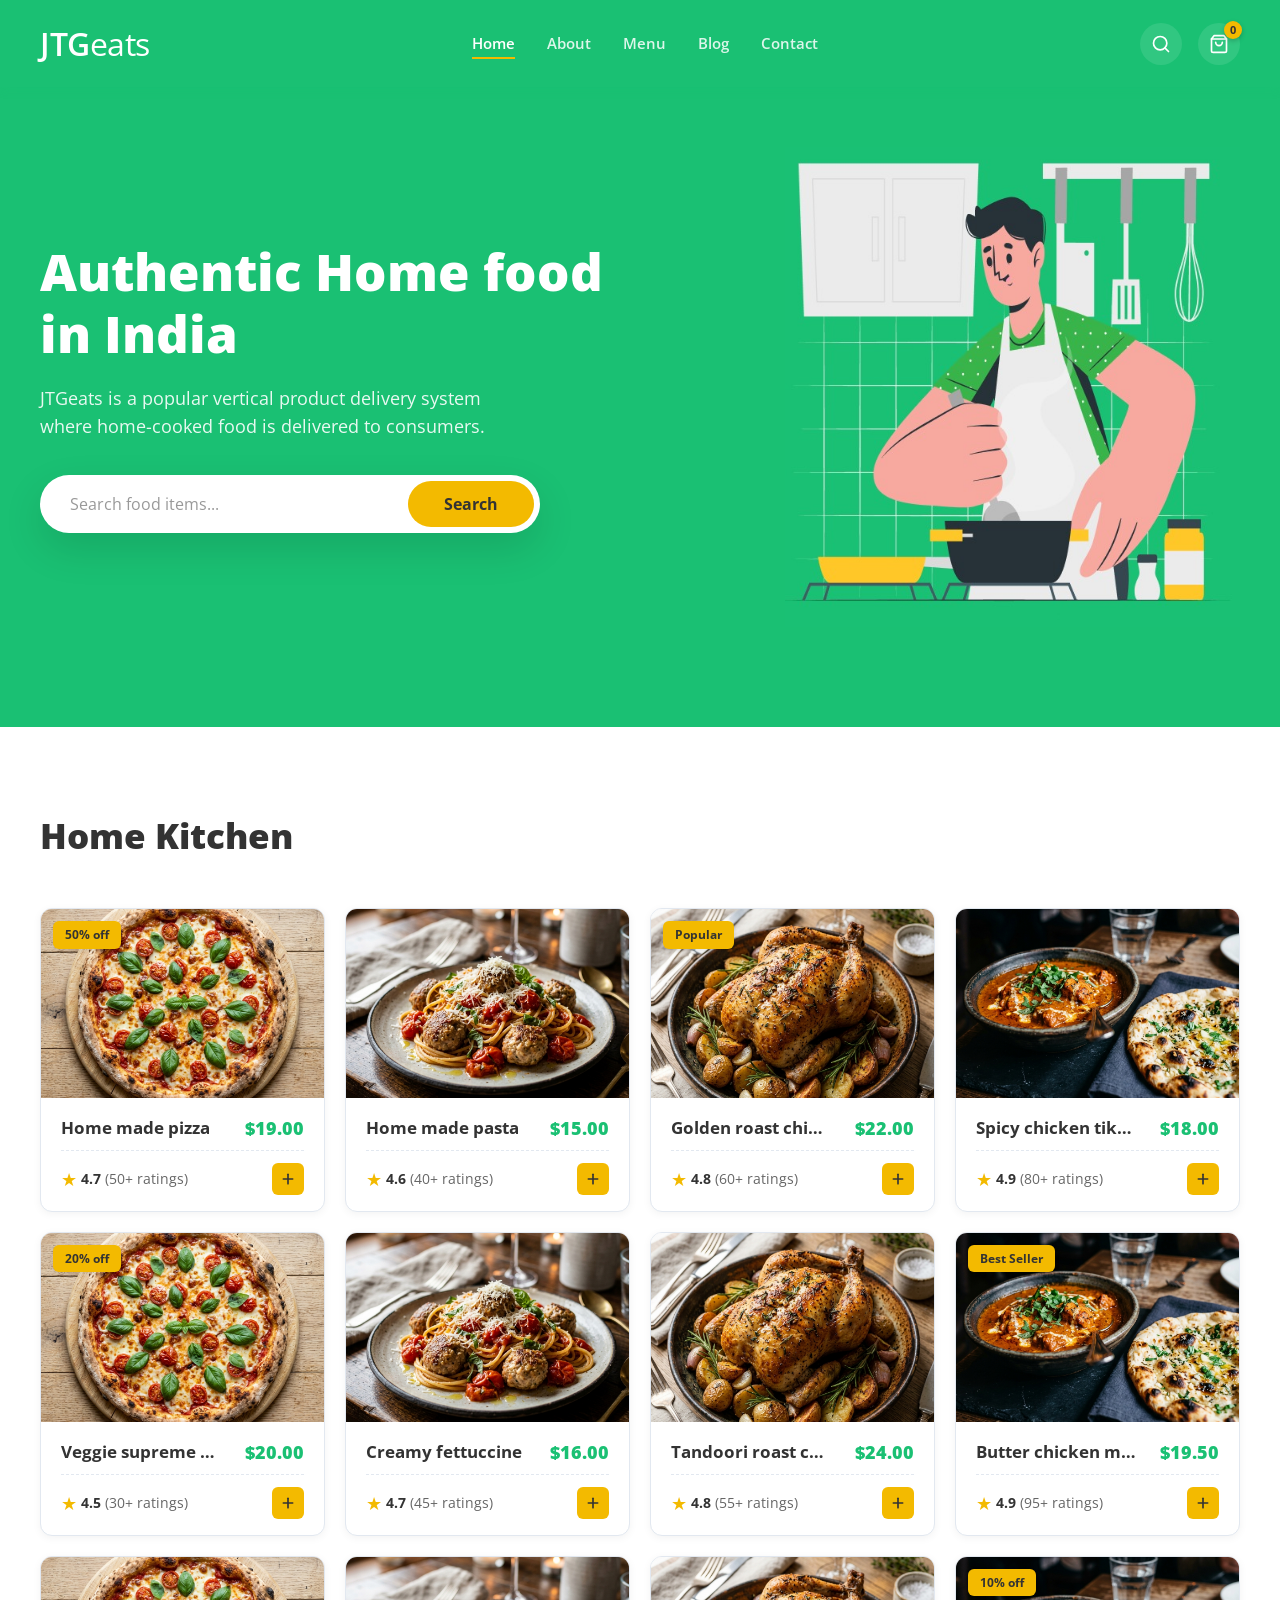
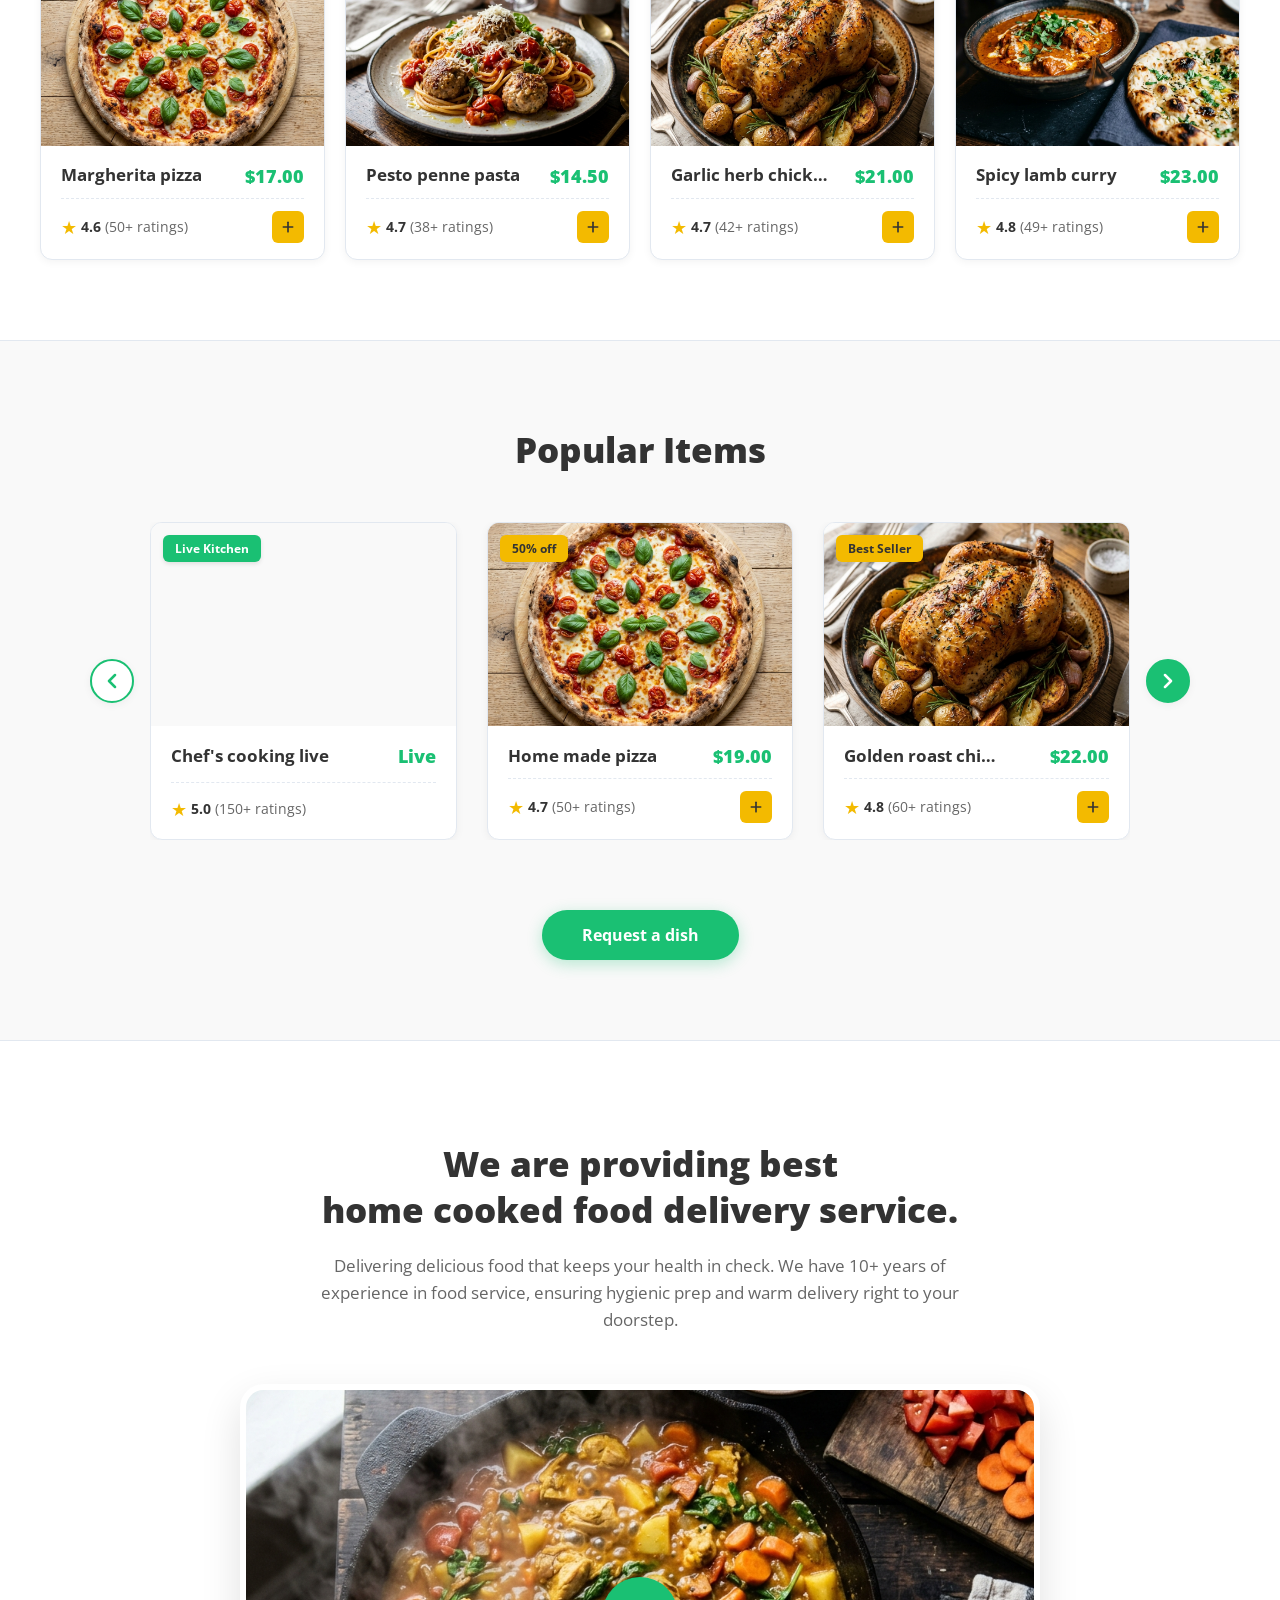
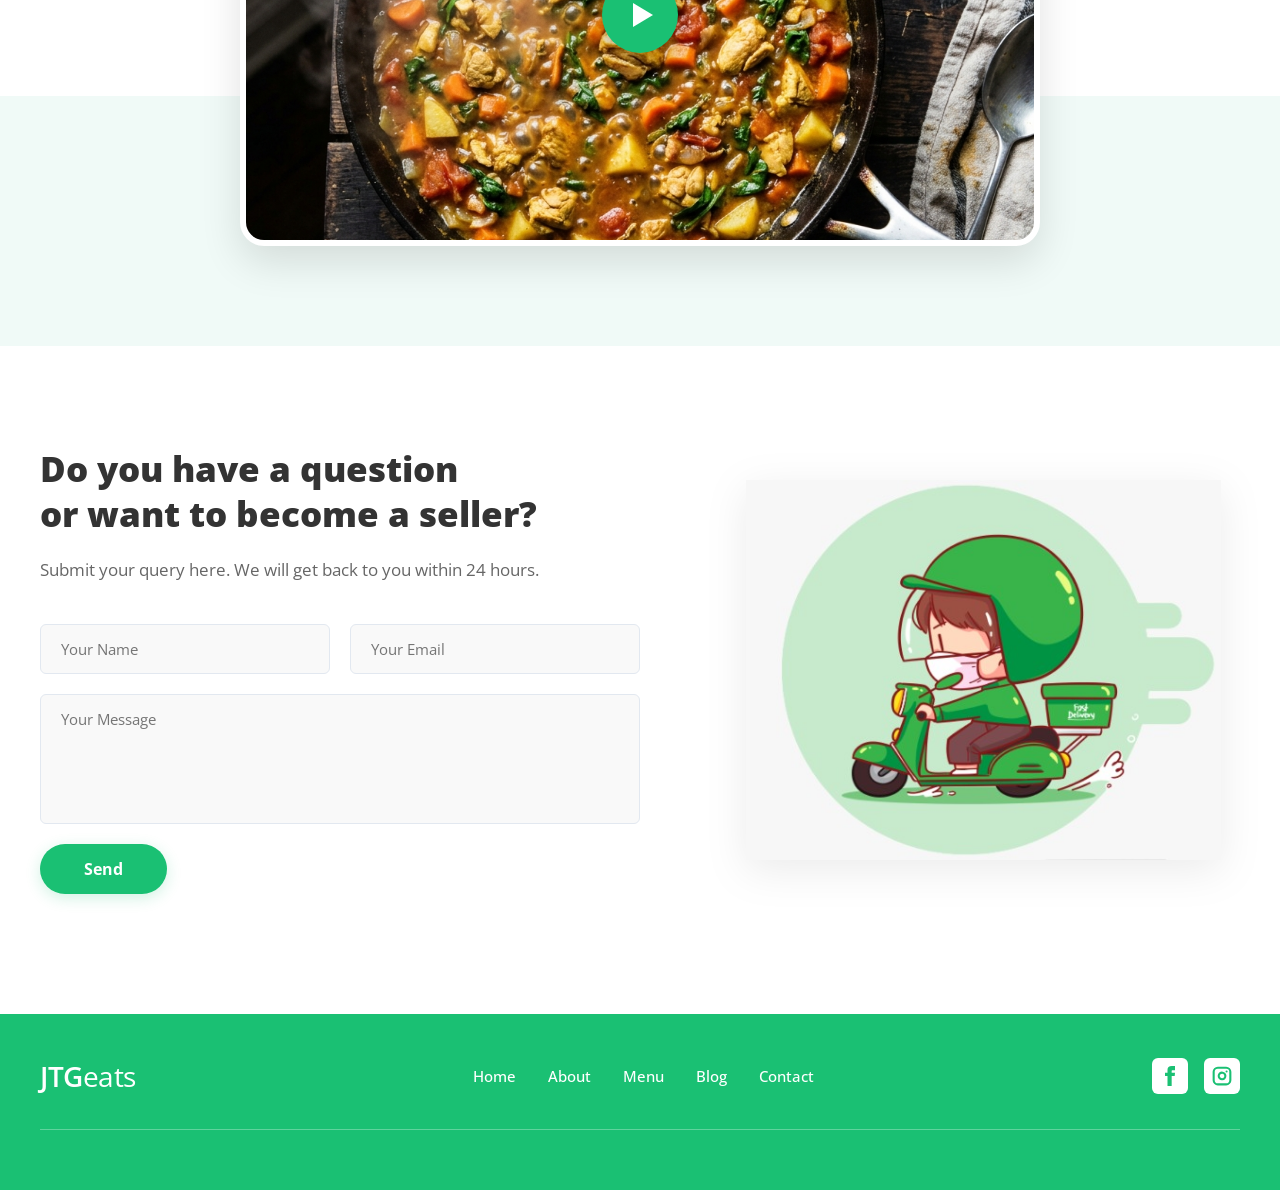
==== commit 1cc5759f: "new design" ====
--- a/index.html
+++ b/index.html
@@ -1,18 +1,22 @@
 <!DOCTYPE html>
 <html lang="en">
+
 <head>
     <meta charset="UTF-8">
     <meta name="viewport" content="width=device-width, initial-scale=1.0">
     <title>JTGeats - Authentic Home Food in India</title>
-    <meta name="description" content="JTGeats is a premium home food delivery service in India. Order fresh, authentic home-cooked meals prepared with love.">
+    <meta name="description"
+        content="JTGeats is a premium home food delivery service in India. Order fresh, authentic home-cooked meals prepared with love.">
     <!-- Google Font: Open Sans -->
     <link rel="preconnect" href="https://fonts.googleapis.com">
     <link rel="preconnect" href="https://fonts.gstatic.com" crossorigin>
-    <link href="https://fonts.googleapis.com/css2?family=Open+Sans:ital,wght@0,300..800;1,300..800&display=swap" rel="stylesheet">
+    <link href="https://fonts.googleapis.com/css2?family=Open+Sans:ital,wght@0,300..800;1,300..800&display=swap"
+        rel="stylesheet">
     <!-- Stylesheets -->
     <link rel="stylesheet" href="css/style.css">
     <link rel="stylesheet" href="css/responsive.css">
 </head>
+
 <body>
 
     <!-- Header & Navigation -->
@@ -21,7 +25,7 @@
             <a href="#home" class="logo" aria-label="JTGeats Home">
                 <span class="logo-bold">JTG</span><span class="logo-light">eats</span>
             </a>
-            
+
             <nav class="nav" id="main-nav" aria-label="Main Navigation">
                 <ul class="nav-list">
                     <li><a href="#home" class="nav-link active">Home</a></li>
@@ -31,16 +35,27 @@
                     <li><a href="#contact" class="nav-link">Contact</a></li>
                 </ul>
             </nav>
-            
+
             <div class="header-actions">
                 <button class="icon-btn search-trigger" aria-label="Search website" id="search-btn">
-                    <svg xmlns="http://www.w3.org/2000/svg" viewBox="0 0 24 24" fill="none" stroke="currentColor" stroke-width="2" stroke-linecap="round" stroke-linejoin="round" class="feather feather-search"><circle cx="11" cy="11" r="8"></circle><line x1="21" y1="21" x2="16.65" y2="16.65"></line></svg>
+                    <svg xmlns="http://www.w3.org/2000/svg" viewBox="0 0 24 24" fill="none" stroke="currentColor"
+                        stroke-width="2" stroke-linecap="round" stroke-linejoin="round" class="feather feather-search">
+                        <circle cx="11" cy="11" r="8"></circle>
+                        <line x1="21" y1="21" x2="16.65" y2="16.65"></line>
+                    </svg>
                 </button>
                 <button class="icon-btn cart-trigger" aria-label="Shopping Cart" id="cart-btn">
-                    <svg xmlns="http://www.w3.org/2000/svg" viewBox="0 0 24 24" fill="none" stroke="currentColor" stroke-width="2" stroke-linecap="round" stroke-linejoin="round" class="feather feather-shopping-bag"><path d="M6 2L3 6v14a2 2 0 0 0 2 2h14a2 2 0 0 0 2-2V6l-3-4z"></path><line x1="3" y1="6" x2="21" y2="6"></line><path d="M16 10a4 4 0 0 1-8 0"></path></svg>
+                    <svg xmlns="http://www.w3.org/2000/svg" viewBox="0 0 24 24" fill="none" stroke="currentColor"
+                        stroke-width="2" stroke-linecap="round" stroke-linejoin="round"
+                        class="feather feather-shopping-bag">
+                        <path d="M6 2L3 6v14a2 2 0 0 0 2 2h14a2 2 0 0 0 2-2V6l-3-4z"></path>
+                        <line x1="3" y1="6" x2="21" y2="6"></line>
+                        <path d="M16 10a4 4 0 0 1-8 0"></path>
+                    </svg>
                     <span class="cart-badge" id="cart-count">0</span>
                 </button>
-                <button class="hamburger-menu" id="hamburger-btn" aria-expanded="false" aria-controls="main-nav" aria-label="Toggle navigation menu">
+                <button class="hamburger-menu" id="hamburger-btn" aria-expanded="false" aria-controls="main-nav"
+                    aria-label="Toggle navigation menu">
                     <span></span>
                     <span></span>
                     <span></span>
@@ -51,20 +66,23 @@
 
     <!-- Main Content -->
     <main>
-        
+
         <!-- Hero Section -->
         <section id="home" class="hero">
             <div class="container hero-container">
                 <div class="hero-content">
                     <h1 class="hero-title">Authentic Home food in India</h1>
-                    <p class="hero-desc">JTGeats is a popular vertical product delivery system where home-cooked food is delivered to consumers.</p>
+                    <p class="hero-desc">JTGeats is a popular vertical product delivery system where home-cooked food is
+                        delivered to consumers.</p>
                     <form class="hero-search-form" id="hero-search" aria-label="Search dishes">
-                        <input type="text" placeholder="Search food items..." required class="search-input" aria-label="Food search term">
+                        <input type="text" placeholder="Search food items..." required class="search-input"
+                            aria-label="Food search term">
                         <button type="submit" class="btn btn-search">Search</button>
                     </form>
                 </div>
                 <div class="hero-image-container">
-                    <img src="assets/images/hero_chef.png" alt="Friendly home chef preparing delicious food in a kitchen illustration" class="hero-image">
+                    <img src="assets/images/WhatsApp Image 2026-06-06 at 15.55.56.jpeg"
+                        alt="Friendly home chef preparing delicious food in a kitchen illustration" class="hero-image">
                 </div>
             </div>
         </section>
@@ -78,7 +96,8 @@
                     <article class="menu-card" data-id="1">
                         <div class="card-img-wrapper">
                             <span class="badge badge-discount">50% off</span>
-                            <img src="assets/images/pizza_premium.png" alt="Fresh baked Pepperoni Pizza" class="card-img">
+                            <img src="assets/images/pizza_premium.png" alt="Fresh baked Pepperoni Pizza"
+                                class="card-img">
                         </div>
                         <div class="card-body">
                             <div class="card-title-row">
@@ -91,7 +110,12 @@
                                     <span class="rating-text">4.7 <span class="rating-count">(50+ ratings)</span></span>
                                 </div>
                                 <button class="add-to-cart-btn" aria-label="Add Home made pizza to cart">
-                                    <svg xmlns="http://www.w3.org/2000/svg" width="16" height="16" viewBox="0 0 24 24" fill="none" stroke="currentColor" stroke-width="2.5" stroke-linecap="round" stroke-linejoin="round" class="feather feather-plus"><line x1="12" y1="5" x2="12" y2="19"></line><line x1="5" y1="12" x2="19" y2="12"></line></svg>
+                                    <svg xmlns="http://www.w3.org/2000/svg" width="16" height="16" viewBox="0 0 24 24"
+                                        fill="none" stroke="currentColor" stroke-width="2.5" stroke-linecap="round"
+                                        stroke-linejoin="round" class="feather feather-plus">
+                                        <line x1="12" y1="5" x2="12" y2="19"></line>
+                                        <line x1="5" y1="12" x2="19" y2="12"></line>
+                                    </svg>
                                 </button>
                             </div>
                         </div>
@@ -100,7 +124,8 @@
                     <!-- Card 2 -->
                     <article class="menu-card" data-id="2">
                         <div class="card-img-wrapper">
-                            <img src="assets/images/pasta_premium.png" alt="Gourmet Spaghetti Marinara" class="card-img">
+                            <img src="assets/images/pasta_premium.png" alt="Gourmet Spaghetti Marinara"
+                                class="card-img">
                         </div>
                         <div class="card-body">
                             <div class="card-title-row">
@@ -113,7 +138,12 @@
                                     <span class="rating-text">4.6 <span class="rating-count">(40+ ratings)</span></span>
                                 </div>
                                 <button class="add-to-cart-btn" aria-label="Add Home made pasta to cart">
-                                    <svg xmlns="http://www.w3.org/2000/svg" width="16" height="16" viewBox="0 0 24 24" fill="none" stroke="currentColor" stroke-width="2.5" stroke-linecap="round" stroke-linejoin="round" class="feather feather-plus"><line x1="12" y1="5" x2="12" y2="19"></line><line x1="5" y1="12" x2="19" y2="12"></line></svg>
+                                    <svg xmlns="http://www.w3.org/2000/svg" width="16" height="16" viewBox="0 0 24 24"
+                                        fill="none" stroke="currentColor" stroke-width="2.5" stroke-linecap="round"
+                                        stroke-linejoin="round" class="feather feather-plus">
+                                        <line x1="12" y1="5" x2="12" y2="19"></line>
+                                        <line x1="5" y1="12" x2="19" y2="12"></line>
+                                    </svg>
                                 </button>
                             </div>
                         </div>
@@ -136,7 +166,12 @@
                                     <span class="rating-text">4.8 <span class="rating-count">(60+ ratings)</span></span>
                                 </div>
                                 <button class="add-to-cart-btn" aria-label="Add Golden roast chicken to cart">
-                                    <svg xmlns="http://www.w3.org/2000/svg" width="16" height="16" viewBox="0 0 24 24" fill="none" stroke="currentColor" stroke-width="2.5" stroke-linecap="round" stroke-linejoin="round" class="feather feather-plus"><line x1="12" y1="5" x2="12" y2="19"></line><line x1="5" y1="12" x2="19" y2="12"></line></svg>
+                                    <svg xmlns="http://www.w3.org/2000/svg" width="16" height="16" viewBox="0 0 24 24"
+                                        fill="none" stroke="currentColor" stroke-width="2.5" stroke-linecap="round"
+                                        stroke-linejoin="round" class="feather feather-plus">
+                                        <line x1="12" y1="5" x2="12" y2="19"></line>
+                                        <line x1="5" y1="12" x2="19" y2="12"></line>
+                                    </svg>
                                 </button>
                             </div>
                         </div>
@@ -145,7 +180,8 @@
                     <!-- Card 4 -->
                     <article class="menu-card" data-id="4">
                         <div class="card-img-wrapper">
-                            <img src="assets/images/indian_curry.png" alt="Aromatic Chicken Tikka Masala" class="card-img">
+                            <img src="assets/images/indian_curry.png" alt="Aromatic Chicken Tikka Masala"
+                                class="card-img">
                         </div>
                         <div class="card-body">
                             <div class="card-title-row">
@@ -158,7 +194,12 @@
                                     <span class="rating-text">4.9 <span class="rating-count">(80+ ratings)</span></span>
                                 </div>
                                 <button class="add-to-cart-btn" aria-label="Add Spicy chicken tikka to cart">
-                                    <svg xmlns="http://www.w3.org/2000/svg" width="16" height="16" viewBox="0 0 24 24" fill="none" stroke="currentColor" stroke-width="2.5" stroke-linecap="round" stroke-linejoin="round" class="feather feather-plus"><line x1="12" y1="5" x2="12" y2="19"></line><line x1="5" y1="12" x2="19" y2="12"></line></svg>
+                                    <svg xmlns="http://www.w3.org/2000/svg" width="16" height="16" viewBox="0 0 24 24"
+                                        fill="none" stroke="currentColor" stroke-width="2.5" stroke-linecap="round"
+                                        stroke-linejoin="round" class="feather feather-plus">
+                                        <line x1="12" y1="5" x2="12" y2="19"></line>
+                                        <line x1="5" y1="12" x2="19" y2="12"></line>
+                                    </svg>
                                 </button>
                             </div>
                         </div>
@@ -181,7 +222,12 @@
                                     <span class="rating-text">4.5 <span class="rating-count">(30+ ratings)</span></span>
                                 </div>
                                 <button class="add-to-cart-btn" aria-label="Add Veggie supreme pizza to cart">
-                                    <svg xmlns="http://www.w3.org/2000/svg" width="16" height="16" viewBox="0 0 24 24" fill="none" stroke="currentColor" stroke-width="2.5" stroke-linecap="round" stroke-linejoin="round" class="feather feather-plus"><line x1="12" y1="5" x2="12" y2="19"></line><line x1="5" y1="12" x2="19" y2="12"></line></svg>
+                                    <svg xmlns="http://www.w3.org/2000/svg" width="16" height="16" viewBox="0 0 24 24"
+                                        fill="none" stroke="currentColor" stroke-width="2.5" stroke-linecap="round"
+                                        stroke-linejoin="round" class="feather feather-plus">
+                                        <line x1="12" y1="5" x2="12" y2="19"></line>
+                                        <line x1="5" y1="12" x2="19" y2="12"></line>
+                                    </svg>
                                 </button>
                             </div>
                         </div>
@@ -203,7 +249,12 @@
                                     <span class="rating-text">4.7 <span class="rating-count">(45+ ratings)</span></span>
                                 </div>
                                 <button class="add-to-cart-btn" aria-label="Add Creamy fettuccine to cart">
-                                    <svg xmlns="http://www.w3.org/2000/svg" width="16" height="16" viewBox="0 0 24 24" fill="none" stroke="currentColor" stroke-width="2.5" stroke-linecap="round" stroke-linejoin="round" class="feather feather-plus"><line x1="12" y1="5" x2="12" y2="19"></line><line x1="5" y1="12" x2="19" y2="12"></line></svg>
+                                    <svg xmlns="http://www.w3.org/2000/svg" width="16" height="16" viewBox="0 0 24 24"
+                                        fill="none" stroke="currentColor" stroke-width="2.5" stroke-linecap="round"
+                                        stroke-linejoin="round" class="feather feather-plus">
+                                        <line x1="12" y1="5" x2="12" y2="19"></line>
+                                        <line x1="5" y1="12" x2="19" y2="12"></line>
+                                    </svg>
                                 </button>
                             </div>
                         </div>
@@ -212,7 +263,8 @@
                     <!-- Card 7 -->
                     <article class="menu-card" data-id="7">
                         <div class="card-img-wrapper">
-                            <img src="assets/images/roasted_chicken.png" alt="Tandoori Oven Roasted Chicken" class="card-img">
+                            <img src="assets/images/roasted_chicken.png" alt="Tandoori Oven Roasted Chicken"
+                                class="card-img">
                         </div>
                         <div class="card-body">
                             <div class="card-title-row">
@@ -225,7 +277,12 @@
                                     <span class="rating-text">4.8 <span class="rating-count">(55+ ratings)</span></span>
                                 </div>
                                 <button class="add-to-cart-btn" aria-label="Add Tandoori roast chicken to cart">
-                                    <svg xmlns="http://www.w3.org/2000/svg" width="16" height="16" viewBox="0 0 24 24" fill="none" stroke="currentColor" stroke-width="2.5" stroke-linecap="round" stroke-linejoin="round" class="feather feather-plus"><line x1="12" y1="5" x2="12" y2="19"></line><line x1="5" y1="12" x2="19" y2="12"></line></svg>
+                                    <svg xmlns="http://www.w3.org/2000/svg" width="16" height="16" viewBox="0 0 24 24"
+                                        fill="none" stroke="currentColor" stroke-width="2.5" stroke-linecap="round"
+                                        stroke-linejoin="round" class="feather feather-plus">
+                                        <line x1="12" y1="5" x2="12" y2="19"></line>
+                                        <line x1="5" y1="12" x2="19" y2="12"></line>
+                                    </svg>
                                 </button>
                             </div>
                         </div>
@@ -248,7 +305,12 @@
                                     <span class="rating-text">4.9 <span class="rating-count">(95+ ratings)</span></span>
                                 </div>
                                 <button class="add-to-cart-btn" aria-label="Add Butter chicken masala to cart">
-                                    <svg xmlns="http://www.w3.org/2000/svg" width="16" height="16" viewBox="0 0 24 24" fill="none" stroke="currentColor" stroke-width="2.5" stroke-linecap="round" stroke-linejoin="round" class="feather feather-plus"><line x1="12" y1="5" x2="12" y2="19"></line><line x1="5" y1="12" x2="19" y2="12"></line></svg>
+                                    <svg xmlns="http://www.w3.org/2000/svg" width="16" height="16" viewBox="0 0 24 24"
+                                        fill="none" stroke="currentColor" stroke-width="2.5" stroke-linecap="round"
+                                        stroke-linejoin="round" class="feather feather-plus">
+                                        <line x1="12" y1="5" x2="12" y2="19"></line>
+                                        <line x1="5" y1="12" x2="19" y2="12"></line>
+                                    </svg>
                                 </button>
                             </div>
                         </div>
@@ -270,7 +332,12 @@
                                     <span class="rating-text">4.6 <span class="rating-count">(50+ ratings)</span></span>
                                 </div>
                                 <button class="add-to-cart-btn" aria-label="Add Margherita pizza to cart">
-                                    <svg xmlns="http://www.w3.org/2000/svg" width="16" height="16" viewBox="0 0 24 24" fill="none" stroke="currentColor" stroke-width="2.5" stroke-linecap="round" stroke-linejoin="round" class="feather feather-plus"><line x1="12" y1="5" x2="12" y2="19"></line><line x1="5" y1="12" x2="19" y2="12"></line></svg>
+                                    <svg xmlns="http://www.w3.org/2000/svg" width="16" height="16" viewBox="0 0 24 24"
+                                        fill="none" stroke="currentColor" stroke-width="2.5" stroke-linecap="round"
+                                        stroke-linejoin="round" class="feather feather-plus">
+                                        <line x1="12" y1="5" x2="12" y2="19"></line>
+                                        <line x1="5" y1="12" x2="19" y2="12"></line>
+                                    </svg>
                                 </button>
                             </div>
                         </div>
@@ -292,7 +359,12 @@
                                     <span class="rating-text">4.7 <span class="rating-count">(38+ ratings)</span></span>
                                 </div>
                                 <button class="add-to-cart-btn" aria-label="Add Pesto penne pasta to cart">
-                                    <svg xmlns="http://www.w3.org/2000/svg" width="16" height="16" viewBox="0 0 24 24" fill="none" stroke="currentColor" stroke-width="2.5" stroke-linecap="round" stroke-linejoin="round" class="feather feather-plus"><line x1="12" y1="5" x2="12" y2="19"></line><line x1="5" y1="12" x2="19" y2="12"></line></svg>
+                                    <svg xmlns="http://www.w3.org/2000/svg" width="16" height="16" viewBox="0 0 24 24"
+                                        fill="none" stroke="currentColor" stroke-width="2.5" stroke-linecap="round"
+                                        stroke-linejoin="round" class="feather feather-plus">
+                                        <line x1="12" y1="5" x2="12" y2="19"></line>
+                                        <line x1="5" y1="12" x2="19" y2="12"></line>
+                                    </svg>
                                 </button>
                             </div>
                         </div>
@@ -301,7 +373,8 @@
                     <!-- Card 11 -->
                     <article class="menu-card" data-id="11">
                         <div class="card-img-wrapper">
-                            <img src="assets/images/roasted_chicken.png" alt="Garlic Herb Roast Chicken" class="card-img">
+                            <img src="assets/images/roasted_chicken.png" alt="Garlic Herb Roast Chicken"
+                                class="card-img">
                         </div>
                         <div class="card-body">
                             <div class="card-title-row">
@@ -314,7 +387,12 @@
                                     <span class="rating-text">4.7 <span class="rating-count">(42+ ratings)</span></span>
                                 </div>
                                 <button class="add-to-cart-btn" aria-label="Add Garlic herb chicken to cart">
-                                    <svg xmlns="http://www.w3.org/2000/svg" width="16" height="16" viewBox="0 0 24 24" fill="none" stroke="currentColor" stroke-width="2.5" stroke-linecap="round" stroke-linejoin="round" class="feather feather-plus"><line x1="12" y1="5" x2="12" y2="19"></line><line x1="5" y1="12" x2="19" y2="12"></line></svg>
+                                    <svg xmlns="http://www.w3.org/2000/svg" width="16" height="16" viewBox="0 0 24 24"
+                                        fill="none" stroke="currentColor" stroke-width="2.5" stroke-linecap="round"
+                                        stroke-linejoin="round" class="feather feather-plus">
+                                        <line x1="12" y1="5" x2="12" y2="19"></line>
+                                        <line x1="5" y1="12" x2="19" y2="12"></line>
+                                    </svg>
                                 </button>
                             </div>
                         </div>
@@ -337,7 +415,12 @@
                                     <span class="rating-text">4.8 <span class="rating-count">(49+ ratings)</span></span>
                                 </div>
                                 <button class="add-to-cart-btn" aria-label="Add Spicy lamb curry to cart">
-                                    <svg xmlns="http://www.w3.org/2000/svg" width="16" height="16" viewBox="0 0 24 24" fill="none" stroke="currentColor" stroke-width="2.5" stroke-linecap="round" stroke-linejoin="round" class="feather feather-plus"><line x1="12" y1="5" x2="12" y2="19"></line><line x1="5" y1="12" x2="19" y2="12"></line></svg>
+                                    <svg xmlns="http://www.w3.org/2000/svg" width="16" height="16" viewBox="0 0 24 24"
+                                        fill="none" stroke="currentColor" stroke-width="2.5" stroke-linecap="round"
+                                        stroke-linejoin="round" class="feather feather-plus">
+                                        <line x1="12" y1="5" x2="12" y2="19"></line>
+                                        <line x1="5" y1="12" x2="19" y2="12"></line>
+                                    </svg>
                                 </button>
                             </div>
                         </div>
@@ -350,21 +433,52 @@
         <section class="popular-items-section">
             <div class="container">
                 <h2 class="section-title text-center">Popular Items</h2>
-                
+
                 <div class="carousel-wrapper">
                     <!-- Left Arrow Button -->
                     <button class="carousel-nav-btn prev" id="carousel-prev" aria-label="Previous slide">
-                        <svg xmlns="http://www.w3.org/2000/svg" viewBox="0 0 24 24" fill="none" stroke="currentColor" stroke-width="2.5" stroke-linecap="round" stroke-linejoin="round" class="feather feather-chevron-left"><polyline points="15 18 9 12 15 6"></polyline></svg>
+                        <svg xmlns="http://www.w3.org/2000/svg" viewBox="0 0 24 24" fill="none" stroke="currentColor"
+                            stroke-width="2.5" stroke-linecap="round" stroke-linejoin="round"
+                            class="feather feather-chevron-left">
+                            <polyline points="15 18 9 12 15 6"></polyline>
+                        </svg>
                     </button>
-                    
+
                     <!-- Carousel Window / Container -->
                     <div class="carousel-viewport" id="carousel-viewport">
                         <div class="carousel-track" id="carousel-track">
+                            <!-- Video Slide -->
+                            <article class="menu-card carousel-slide video-slide">
+                                <div class="card-img-wrapper">
+                                    <span class="badge badge-discount"
+                                        style="background-color: var(--primary); color: var(--white);">Live
+                                        Kitchen</span>
+                                    <video class="card-video" autoplay loop muted playsinline>
+                                        <source src="assets/images/food.mp4" type="video/mp4">
+                                        Your browser does not support the video tag.
+                                    </video>
+                                </div>
+                                <div class="card-body">
+                                    <div class="card-title-row">
+                                        <h3 class="card-title">Chef's cooking live</h3>
+                                        <span class="card-price">Live</span>
+                                    </div>
+                                    <div class="card-footer">
+                                        <div class="card-rating">
+                                            <span class="star-icon" aria-hidden="true">&#9733;</span>
+                                            <span class="rating-text">5.0 <span class="rating-count">(150+
+                                                    ratings)</span></span>
+                                        </div>
+                                    </div>
+                                </div>
+                            </article>
+
                             <!-- Slide 1 -->
                             <article class="menu-card carousel-slide" data-id="1">
                                 <div class="card-img-wrapper">
                                     <span class="badge badge-discount">50% off</span>
-                                    <img src="assets/images/pizza_premium.png" alt="Fresh baked pizza slide" class="card-img">
+                                    <img src="assets/images/pizza_premium.png" alt="Fresh baked pizza slide"
+                                        class="card-img">
                                 </div>
                                 <div class="card-body">
                                     <div class="card-title-row">
@@ -374,10 +488,17 @@
                                     <div class="card-footer">
                                         <div class="card-rating">
                                             <span class="star-icon" aria-hidden="true">&#9733;</span>
-                                            <span class="rating-text">4.7 <span class="rating-count">(50+ ratings)</span></span>
+                                            <span class="rating-text">4.7 <span class="rating-count">(50+
+                                                    ratings)</span></span>
                                         </div>
                                         <button class="add-to-cart-btn" aria-label="Add Home made pizza to cart">
-                                            <svg xmlns="http://www.w3.org/2000/svg" width="16" height="16" viewBox="0 0 24 24" fill="none" stroke="currentColor" stroke-width="2.5" stroke-linecap="round" stroke-linejoin="round" class="feather feather-plus"><line x1="12" y1="5" x2="12" y2="19"></line><line x1="5" y1="12" x2="19" y2="12"></line></svg>
+                                            <svg xmlns="http://www.w3.org/2000/svg" width="16" height="16"
+                                                viewBox="0 0 24 24" fill="none" stroke="currentColor" stroke-width="2.5"
+                                                stroke-linecap="round" stroke-linejoin="round"
+                                                class="feather feather-plus">
+                                                <line x1="12" y1="5" x2="12" y2="19"></line>
+                                                <line x1="5" y1="12" x2="19" y2="12"></line>
+                                            </svg>
                                         </button>
                                     </div>
                                 </div>
@@ -387,7 +508,8 @@
                             <article class="menu-card carousel-slide" data-id="3">
                                 <div class="card-img-wrapper">
                                     <span class="badge badge-yellow">Best Seller</span>
-                                    <img src="assets/images/roasted_chicken.png" alt="Golden roast chicken slide" class="card-img">
+                                    <img src="assets/images/roasted_chicken.png" alt="Golden roast chicken slide"
+                                        class="card-img">
                                 </div>
                                 <div class="card-body">
                                     <div class="card-title-row">
@@ -397,10 +519,17 @@
                                     <div class="card-footer">
                                         <div class="card-rating">
                                             <span class="star-icon" aria-hidden="true">&#9733;</span>
-                                            <span class="rating-text">4.8 <span class="rating-count">(60+ ratings)</span></span>
+                                            <span class="rating-text">4.8 <span class="rating-count">(60+
+                                                    ratings)</span></span>
                                         </div>
                                         <button class="add-to-cart-btn" aria-label="Add Golden roast chicken to cart">
-                                            <svg xmlns="http://www.w3.org/2000/svg" width="16" height="16" viewBox="0 0 24 24" fill="none" stroke="currentColor" stroke-width="2.5" stroke-linecap="round" stroke-linejoin="round" class="feather feather-plus"><line x1="12" y1="5" x2="12" y2="19"></line><line x1="5" y1="12" x2="19" y2="12"></line></svg>
+                                            <svg xmlns="http://www.w3.org/2000/svg" width="16" height="16"
+                                                viewBox="0 0 24 24" fill="none" stroke="currentColor" stroke-width="2.5"
+                                                stroke-linecap="round" stroke-linejoin="round"
+                                                class="feather feather-plus">
+                                                <line x1="12" y1="5" x2="12" y2="19"></line>
+                                                <line x1="5" y1="12" x2="19" y2="12"></line>
+                                            </svg>
                                         </button>
                                     </div>
                                 </div>
@@ -409,7 +538,8 @@
                             <!-- Slide 3 -->
                             <article class="menu-card carousel-slide" data-id="4">
                                 <div class="card-img-wrapper">
-                                    <img src="assets/images/indian_curry.png" alt="Spicy chicken tikka slide" class="card-img">
+                                    <img src="assets/images/indian_curry.png" alt="Spicy chicken tikka slide"
+                                        class="card-img">
                                 </div>
                                 <div class="card-body">
                                     <div class="card-title-row">
@@ -419,10 +549,17 @@
                                     <div class="card-footer">
                                         <div class="card-rating">
                                             <span class="star-icon" aria-hidden="true">&#9733;</span>
-                                            <span class="rating-text">4.9 <span class="rating-count">(80+ ratings)</span></span>
+                                            <span class="rating-text">4.9 <span class="rating-count">(80+
+                                                    ratings)</span></span>
                                         </div>
                                         <button class="add-to-cart-btn" aria-label="Add Spicy chicken tikka to cart">
-                                            <svg xmlns="http://www.w3.org/2000/svg" width="16" height="16" viewBox="0 0 24 24" fill="none" stroke="currentColor" stroke-width="2.5" stroke-linecap="round" stroke-linejoin="round" class="feather feather-plus"><line x1="12" y1="5" x2="12" y2="19"></line><line x1="5" y1="12" x2="19" y2="12"></line></svg>
+                                            <svg xmlns="http://www.w3.org/2000/svg" width="16" height="16"
+                                                viewBox="0 0 24 24" fill="none" stroke="currentColor" stroke-width="2.5"
+                                                stroke-linecap="round" stroke-linejoin="round"
+                                                class="feather feather-plus">
+                                                <line x1="12" y1="5" x2="12" y2="19"></line>
+                                                <line x1="5" y1="12" x2="19" y2="12"></line>
+                                            </svg>
                                         </button>
                                     </div>
                                 </div>
@@ -431,7 +568,8 @@
                             <!-- Slide 4 -->
                             <article class="menu-card carousel-slide" data-id="2">
                                 <div class="card-img-wrapper">
-                                    <img src="assets/images/pasta_premium.png" alt="Home made pasta slide" class="card-img">
+                                    <img src="assets/images/pasta_premium.png" alt="Home made pasta slide"
+                                        class="card-img">
                                 </div>
                                 <div class="card-body">
                                     <div class="card-title-row">
@@ -441,10 +579,17 @@
                                     <div class="card-footer">
                                         <div class="card-rating">
                                             <span class="star-icon" aria-hidden="true">&#9733;</span>
-                                            <span class="rating-text">4.6 <span class="rating-count">(40+ ratings)</span></span>
+                                            <span class="rating-text">4.6 <span class="rating-count">(40+
+                                                    ratings)</span></span>
                                         </div>
                                         <button class="add-to-cart-btn" aria-label="Add Home made pasta to cart">
-                                            <svg xmlns="http://www.w3.org/2000/svg" width="16" height="16" viewBox="0 0 24 24" fill="none" stroke="currentColor" stroke-width="2.5" stroke-linecap="round" stroke-linejoin="round" class="feather feather-plus"><line x1="12" y1="5" x2="12" y2="19"></line><line x1="5" y1="12" x2="19" y2="12"></line></svg>
+                                            <svg xmlns="http://www.w3.org/2000/svg" width="16" height="16"
+                                                viewBox="0 0 24 24" fill="none" stroke="currentColor" stroke-width="2.5"
+                                                stroke-linecap="round" stroke-linejoin="round"
+                                                class="feather feather-plus">
+                                                <line x1="12" y1="5" x2="12" y2="19"></line>
+                                                <line x1="5" y1="12" x2="19" y2="12"></line>
+                                            </svg>
                                         </button>
                                     </div>
                                 </div>
@@ -454,7 +599,8 @@
                             <article class="menu-card carousel-slide" data-id="8">
                                 <div class="card-img-wrapper">
                                     <span class="badge badge-yellow">Best Seller</span>
-                                    <img src="assets/images/indian_curry.png" alt="Butter chicken masala slide" class="card-img">
+                                    <img src="assets/images/indian_curry.png" alt="Butter chicken masala slide"
+                                        class="card-img">
                                 </div>
                                 <div class="card-body">
                                     <div class="card-title-row">
@@ -464,20 +610,31 @@
                                     <div class="card-footer">
                                         <div class="card-rating">
                                             <span class="star-icon" aria-hidden="true">&#9733;</span>
-                                            <span class="rating-text">4.9 <span class="rating-count">(95+ ratings)</span></span>
+                                            <span class="rating-text">4.9 <span class="rating-count">(95+
+                                                    ratings)</span></span>
                                         </div>
                                         <button class="add-to-cart-btn" aria-label="Add Butter chicken masala to cart">
-                                            <svg xmlns="http://www.w3.org/2000/svg" width="16" height="16" viewBox="0 0 24 24" fill="none" stroke="currentColor" stroke-width="2.5" stroke-linecap="round" stroke-linejoin="round" class="feather feather-plus"><line x1="12" y1="5" x2="12" y2="19"></line><line x1="5" y1="12" x2="19" y2="12"></line></svg>
+                                            <svg xmlns="http://www.w3.org/2000/svg" width="16" height="16"
+                                                viewBox="0 0 24 24" fill="none" stroke="currentColor" stroke-width="2.5"
+                                                stroke-linecap="round" stroke-linejoin="round"
+                                                class="feather feather-plus">
+                                                <line x1="12" y1="5" x2="12" y2="19"></line>
+                                                <line x1="5" y1="12" x2="19" y2="12"></line>
+                                            </svg>
                                         </button>
                                     </div>
                                 </div>
                             </article>
                         </div>
                     </div>
-                    
+
                     <!-- Right Arrow Button -->
                     <button class="carousel-nav-btn next" id="carousel-next" aria-label="Next slide">
-                        <svg xmlns="http://www.w3.org/2000/svg" viewBox="0 0 24 24" fill="none" stroke="currentColor" stroke-width="2.5" stroke-linecap="round" stroke-linejoin="round" class="feather feather-chevron-right"><polyline points="9 18 15 12 9 6"></polyline></svg>
+                        <svg xmlns="http://www.w3.org/2000/svg" viewBox="0 0 24 24" fill="none" stroke="currentColor"
+                            stroke-width="2.5" stroke-linecap="round" stroke-linejoin="round"
+                            class="feather feather-chevron-right">
+                            <polyline points="9 18 15 12 9 6"></polyline>
+                        </svg>
                     </button>
                 </div>
 
@@ -496,12 +653,19 @@
         <section id="about" class="video-service-section">
             <div class="container text-center">
                 <h2 class="video-section-title">We are providing best<br>home cooked food delivery service.</h2>
-                <p class="video-section-desc">Delivering delicious food that keeps your health in check. We have 10+ years of experience in food service, ensuring hygienic prep and warm delivery right to your doorstep.</p>
-                
+                <p class="video-section-desc">Delivering delicious food that keeps your health in check. We have 10+
+                    years of experience in food service, ensuring hygienic prep and warm delivery right to your
+                    doorstep.</p>
+
                 <div class="video-wrapper">
                     <div class="video-preview-card">
-                        <img src="assets/images/video_thumbnail.png" alt="Delicious ingredients cooking in a kitchen" class="video-thumbnail">
-                        <button class="video-play-btn" id="play-video-btn" aria-label="Play video about our delivery service">
+                        <video class="video-thumbnail" autoplay loop muted playsinline
+                            poster="assets/images/video_thumbnail.png">
+                            <source src="assets/images/food.mp4" type="video/mp4">
+                            Your browser does not support the video tag.
+                        </video>
+                        <button class="video-play-btn" id="play-video-btn"
+                            aria-label="Play video about our delivery service">
                             <span class="play-icon-shape"></span>
                         </button>
                     </div>
@@ -515,7 +679,7 @@
                 <div class="contact-text-content">
                     <h2 class="contact-title">Do you have a question<br>or want to become a seller?</h2>
                     <p class="contact-desc">Submit your query here. We will get back to you within 24 hours.</p>
-                    
+
                     <form class="contact-form" id="contact-form" novalidate>
                         <div class="form-row">
                             <div class="form-group">
@@ -525,22 +689,25 @@
                             </div>
                             <div class="form-group">
                                 <label for="form-email" class="sr-only">Your Email</label>
-                                <input type="email" id="form-email" class="form-control" placeholder="Your Email" required>
+                                <input type="email" id="form-email" class="form-control" placeholder="Your Email"
+                                    required>
                                 <span class="error-msg" id="email-error">Please enter a valid email address</span>
                             </div>
                         </div>
                         <div class="form-group">
                             <label for="form-message" class="sr-only">Your Message</label>
-                            <textarea id="form-message" class="form-control" rows="5" placeholder="Your Message" required></textarea>
+                            <textarea id="form-message" class="form-control" rows="5" placeholder="Your Message"
+                                required></textarea>
                             <span class="error-msg" id="message-error">Please enter your message</span>
                         </div>
                         <button type="submit" class="btn btn-submit">Send</button>
                     </form>
                 </div>
-                
+
                 <div class="contact-illustration-container">
                     <div class="illustration-bg-circle"></div>
-                    <img src="assets/images/delivery_guy.png" alt="Delivery professional on scooter illustration" class="contact-illustration">
+                    <img src="assets/images/scootee.jpeg" alt="Delivery professional on scooter illustration"
+                        class="contact-illustration">
                 </div>
             </div>
         </section>
@@ -550,43 +717,45 @@
     <!-- Footer -->
     <footer class="footer">
         <div class="container footer-container">
-            <div class="footer-brand">
-                <a href="#home" class="logo footer-logo" aria-label="JTGeats Home">
-                    <span class="logo-bold">JTG</span><span class="logo-light">eats</span>
-                </a>
-                <p class="footer-about">Fresh home cooked food delivered warm and clean at your doorstep.</p>
-            </div>
-            
-            <div class="footer-links-grid">
-                <div class="footer-nav-col">
-                    <h4 class="footer-col-title">Navigation</h4>
-                    <ul>
-                        <li><a href="#home">Home</a></li>
-                        <li><a href="#about">About</a></li>
-                        <li><a href="#menu">Menu</a></li>
-                        <li><a href="#contact">Contact</a></li>
-                    </ul>
-                </div>
-                <div class="footer-nav-col">
-                    <h4 class="footer-col-title">Legal</h4>
-                    <ul>
-                        <li><a href="#">Terms of Service</a></li>
-                        <li><a href="#">Privacy Policy</a></li>
-                        <li><a href="#">Cookie Policy</a></li>
-                    </ul>
-                </div>
-                <div class="footer-nav-col">
-                    <h4 class="footer-col-title">Social</h4>
-                    <div class="social-links">
-                        <a href="#" aria-label="Facebook">FB</a>
-                        <a href="#" aria-label="Instagram">IG</a>
-                        <a href="#" aria-label="Twitter">TW</a>
+            <div class="footer-row">
+                <div class="footer-left">
+                    <a href="#home" class="logo footer-logo" aria-label="JTGeats Home">
+                        <span class="logo-bold">JTG</span><span class="logo-light">eats</span>
+                    </a>
+                </div>
+                <div class="footer-center">
+                    <nav class="footer-nav" aria-label="Footer Navigation">
+                        <ul class="footer-nav-list">
+                            <li><a href="#home" class="footer-nav-link">Home</a></li>
+                            <li><a href="#about" class="footer-nav-link">About</a></li>
+                            <li><a href="#menu" class="footer-nav-link">Menu</a></li>
+                            <li><a href="#blog" class="footer-nav-link">Blog</a></li>
+                            <li><a href="#contact" class="footer-nav-link">Contact</a></li>
+                        </ul>
+                    </nav>
+                </div>
+                <div class="footer-right">
+                    <div class="footer-social-links">
+                        <a href="#" aria-label="Facebook">
+                            <svg xmlns="http://www.w3.org/2000/svg" width="20" height="20" viewBox="0 0 24 24"
+                                fill="currentColor">
+                                <path
+                                    d="M9 8h-3v4h3v12h5v-12h3.642l.358-4h-4v-1.667c0-.955.192-1.333 1.115-1.333h2.885v-5h-3.808c-3.596 0-5.192 1.583-5.192 4.615v3.385z" />
+                            </svg>
+                        </a>
+                        <a href="#" aria-label="Instagram">
+                            <svg xmlns="http://www.w3.org/2000/svg" width="20" height="20" viewBox="0 0 24 24"
+                                fill="none" stroke="currentColor" stroke-width="2.5" stroke-linecap="round"
+                                stroke-linejoin="round" class="feather feather-instagram">
+                                <rect x="2" y="2" width="20" height="20" rx="5" ry="5"></rect>
+                                <path d="M16 11.37A4 4 0 1 1 12.63 8 4 4 0 0 1 16 11.37z"></path>
+                                <line x1="17.5" y1="6.5" x2="17.51" y2="6.5"></line>
+                            </svg>
+                        </a>
                     </div>
                 </div>
             </div>
-        </div>
-        <div class="footer-bottom">
-            <p>&copy; 2026 JTGeats. All rights reserved.</p>
+            <hr class="footer-divider">
         </div>
     </footer>
 
@@ -598,7 +767,7 @@
             <div class="modal-content">
                 <div class="video-aspect-ratio">
                     <video id="service-video" controls preload="none" poster="assets/images/video_thumbnail.png">
-                        <source src="https://assets.mixkit.co/videos/preview/mixkit-chef-cooking-a-fresh-vegetable-dish-in-slow-motion-41804-large.mp4" type="video/mp4">
+                        <source src="assets/images/food.mp4" type="video/mp4">
                         Your browser does not support the video tag.
                     </video>
                 </div>
@@ -613,16 +782,19 @@
             <button class="modal-close" data-close aria-label="Close modal">&times;</button>
             <div class="modal-content">
                 <h3 class="modal-title" id="request-modal-title">Request a Custom Dish</h3>
-                <p class="modal-subtitle">Can't find your favorite home-cooked dish? Let us know what you'd like, and our home kitchens will make it for you!</p>
+                <p class="modal-subtitle">Can't find your favorite home-cooked dish? Let us know what you'd like, and
+                    our home kitchens will make it for you!</p>
                 <form class="request-form" id="request-form" novalidate>
                     <div class="form-group">
                         <label for="req-dish-name">Dish Name</label>
-                        <input type="text" id="req-dish-name" class="form-control" placeholder="e.g. Handmade Paneer Butter Masala" required>
+                        <input type="text" id="req-dish-name" class="form-control"
+                            placeholder="e.g. Handmade Paneer Butter Masala" required>
                         <span class="error-msg" id="req-dish-name-error">Please specify the dish name</span>
                     </div>
                     <div class="form-group">
                         <label for="req-dish-desc">Special Instructions / Ingredients</label>
-                        <textarea id="req-dish-desc" class="form-control" rows="3" placeholder="e.g. Less spicy, vegan, extra gravy..."></textarea>
+                        <textarea id="req-dish-desc" class="form-control" rows="3"
+                            placeholder="e.g. Less spicy, vegan, extra gravy..."></textarea>
                     </div>
                     <div class="form-group">
                         <label for="req-name">Your Name</label>
@@ -648,7 +820,8 @@
             <div class="modal-content">
                 <h3 class="modal-title" id="search-modal-title">Search Menu</h3>
                 <form class="modal-search-form" id="modal-search-form">
-                    <input type="text" id="modal-search-input" class="form-control search-field" placeholder="What are you craving today?" required>
+                    <input type="text" id="modal-search-input" class="form-control search-field"
+                        placeholder="What are you craving today?" required>
                     <button type="submit" class="btn btn-primary">Search</button>
                 </form>
                 <div class="search-results-placeholder">
@@ -685,4 +858,5 @@
 
     <script src="js/script.js"></script>
 </body>
+
 </html>
--- a/css/style.css
+++ b/css/style.css
@@ -23,7 +23,7 @@
 
     /* Fonts */
     --font-family: 'Open Sans', -apple-system, BlinkMacSystemFont, "Segoe UI", Roboto, sans-serif;
-    
+
     /* Layout Constants */
     --max-width: 1440px;
     --container-padding: 0 40px;
@@ -31,12 +31,12 @@
     --border-radius-md: 12px;
     --border-radius-lg: 24px;
     --border-radius-xl: 30px;
-    
+
     /* Shadows */
     --shadow-sm: 0 2px 8px rgba(0, 0, 0, 0.05);
     --shadow-md: 0 8px 24px rgba(0, 0, 0, 0.08);
     --shadow-lg: 0 16px 40px rgba(0, 0, 0, 0.12);
-    
+
     /* Transitions */
     --transition-fast: 0.2s cubic-bezier(0.4, 0, 0.2, 1);
     --transition-normal: 0.3s cubic-bezier(0.4, 0, 0.2, 1);
@@ -44,7 +44,9 @@
 }
 
 /* 2. Global Resets & Base Styles */
-*, *::before, *::after {
+*,
+*::before,
+*::after {
     box-sizing: border-box;
     margin: 0;
     padding: 0;
@@ -71,7 +73,10 @@
     transition: var(--transition-fast);
 }
 
-button, input, textarea, select {
+button,
+input,
+textarea,
+select {
     font-family: inherit;
     font-size: inherit;
     color: inherit;
@@ -85,7 +90,8 @@
     transition: var(--transition-fast);
 }
 
-ul, ol {
+ul,
+ol {
     list-style: none;
 }
 
@@ -141,14 +147,14 @@
 .logo {
     display: inline-flex;
     align-items: center;
-    font-size: 1.8rem;
-    font-weight: 800;
+    font-size: 32px;
+    font-weight: 400;
     letter-spacing: -0.5px;
 }
 
 .logo-bold {
-    font-weight: 800;
-    font-style: italic;
+    font-weight: 600;
+    /* font-style: italic; */
 }
 
 .logo-light {
@@ -345,14 +351,9 @@
 .hero-image {
     max-height: 480px;
     object-fit: contain;
-    filter: drop-shadow(0 15px 30px rgba(0, 0, 0, 0.15));
-    animation: float 6s ease-in-out infinite;
-}
-
-@keyframes float {
-    0%, 100% { transform: translateY(0); }
-    50% { transform: translateY(-12px); }
-}
+}
+
+
 
 /* 5. Menu Cards Grid (Home Kitchen) */
 .home-kitchen {
@@ -393,7 +394,8 @@
 .card-img-wrapper {
     position: relative;
     width: 100%;
-    padding-top: 66.67%; /* 3:2 Aspect Ratio */
+    padding-top: 66.67%;
+    /* 3:2 Aspect Ratio */
     overflow: hidden;
     background-color: var(--bg-light);
 }
@@ -408,7 +410,18 @@
     transition: var(--transition-slow);
 }
 
-.menu-card:hover .card-img {
+.card-video {
+    position: absolute;
+    top: 0;
+    left: 0;
+    width: 100%;
+    height: 100%;
+    object-fit: cover;
+    transition: var(--transition-slow);
+}
+
+.menu-card:hover .card-img,
+.menu-card:hover .card-video {
     transform: scale(1.08);
 }
 
@@ -422,7 +435,7 @@
     border-radius: var(--border-radius-sm);
     color: var(--text-main);
     z-index: 5;
-    box-shadow: 0 2px 4px rgba(0,0,0,0.1);
+    box-shadow: 0 2px 4px rgba(0, 0, 0, 0.1);
 }
 
 .badge-discount {
@@ -526,7 +539,8 @@
 
 .carousel-wrapper {
     position: relative;
-    max-width: 1080px; /* Width for 3 cards + spacing */
+    max-width: 1080px;
+    /* Width for 3 cards + spacing */
     margin: 40px auto 30px auto;
     display: flex;
     align-items: center;
@@ -546,7 +560,8 @@
 }
 
 .carousel-slide {
-    flex: 0 0 calc((100% - 60px) / 3); /* exactly 3 cards with 30px gap */
+    flex: 0 0 calc((100% - 60px) / 3);
+    /* exactly 3 cards with 30px gap */
     max-width: calc((100% - 60px) / 3);
 }
 
@@ -689,7 +704,8 @@
     overflow: hidden;
     box-shadow: var(--shadow-lg);
     border: 6px solid var(--white);
-    padding-top: 56.25%; /* 16:9 ratio */
+    padding-top: 56.25%;
+    /* 16:9 ratio */
     background-color: var(--bg-light);
 }
 
@@ -714,7 +730,7 @@
     display: flex;
     align-items: center;
     justify-content: center;
-    box-shadow: 0 4px 20px rgba(0,0,0,0.3);
+    box-shadow: 0 4px 20px rgba(0, 0, 0, 0.3);
     z-index: 10;
     transition: var(--transition-fast);
 }
@@ -722,7 +738,7 @@
 .video-play-btn:hover {
     background-color: var(--primary-hover);
     transform: translate(-50%, -50%) scale(1.1);
-    box-shadow: 0 6px 25px rgba(0,0,0,0.4);
+    box-shadow: 0 6px 25px rgba(0, 0, 0, 0.4);
 }
 
 .play-icon-shape {
@@ -865,93 +881,99 @@
 
 /* 9. Footer */
 .footer {
-    background-color: #1A1A24;
-    color: var(--white);
-    padding: 60px 0 20px 0;
-    border-top: 4px solid var(--primary);
+    background-color: var(--primary);
+    color: var(--white);
+    padding: 40px 0 60px 0;
+    border-top: none;
 }
 
 .footer-container {
-    display: grid;
-    grid-template-columns: 1fr 2fr;
-    gap: 80px;
-    margin-bottom: 50px;
-}
-
-.footer-brand {
-    max-width: 300px;
+    display: flex;
+    flex-direction: column;
+    gap: 30px;
+}
+
+.footer-row {
+    display: flex;
+    justify-content: space-between;
+    align-items: center;
+    width: 100%;
+}
+
+.footer-left {
+    display: flex;
+    align-items: center;
 }
 
 .footer-logo {
     color: var(--white);
-    margin-bottom: 20px;
-}
-
-.footer-about {
-    font-size: 0.9rem;
-    color: var(--text-light);
-    line-height: 1.6;
-}
-
-.footer-links-grid {
-    display: grid;
-    grid-template-columns: repeat(3, 1fr);
-    gap: 40px;
-}
-
-.footer-col-title {
-    font-size: 1.1rem;
-    font-weight: 700;
-    color: var(--primary);
-    margin-bottom: 20px;
-}
-
-.footer-nav-col ul {
-    display: flex;
-    flex-direction: column;
-    gap: 12px;
-}
-
-.footer-nav-col a {
-    font-size: 0.9rem;
-    color: var(--text-light);
-}
-
-.footer-nav-col a:hover {
-    color: var(--primary);
-    padding-left: 4px;
-}
-
-.social-links {
-    display: flex;
-    gap: 12px;
-}
-
-.social-links a {
+    font-size: 28px;
+    margin-bottom: 0;
+}
+
+.footer-center {
+    display: flex;
+    justify-content: center;
+    align-items: center;
+}
+
+.footer-nav-list {
+    display: flex;
+    gap: 32px;
+    margin: 0;
+    padding: 0;
+    list-style: none;
+}
+
+.footer-nav-link {
+    font-size: 0.95rem;
+    font-weight: 500;
+    color: var(--white);
+    transition: opacity var(--transition-fast);
+}
+
+.footer-nav-link:hover {
+    opacity: 0.85;
+}
+
+.footer-right {
+    display: flex;
+    justify-content: flex-end;
+    align-items: center;
+}
+
+.footer-social-links {
+    display: flex;
+    gap: 16px;
+}
+
+.footer-social-links a {
     width: 36px;
     height: 36px;
-    background-color: rgba(255,255,255,0.05);
-    border-radius: 50%;
+    background-color: var(--white);
+    color: var(--primary);
+    border-radius: 6px;
     display: flex;
     align-items: center;
     justify-content: center;
-    font-size: 0.85rem;
-    font-weight: 700;
-    color: var(--white);
-}
-
-.social-links a:hover {
-    background-color: var(--primary);
-    color: var(--white);
-    transform: translateY(-3px);
-}
-
-.footer-bottom {
-    border-top: 1px solid rgba(255, 255, 255, 0.05);
-    padding-top: 20px;
-    text-align: center;
-    font-size: 0.85rem;
-    color: var(--text-muted);
+    transition: transform var(--transition-fast), opacity var(--transition-fast);
+}
+
+.footer-social-links a:hover {
+    transform: translateY(-2px);
+    opacity: 0.9;
+}
+
+.footer-social-links a svg {
+    width: 20px;
+    height: 20px;
+}
+
+.footer-divider {
+    border: none;
+    border-top: 1px solid rgba(255, 255, 255, 0.3);
+    width: 100%;
+    margin: 0;
 }
 
 /* 10. Modals System */
@@ -1051,7 +1073,8 @@
 
 .video-aspect-ratio {
     position: relative;
-    padding-top: 56.25%; /* 16:9 */
+    padding-top: 56.25%;
+    /* 16:9 */
     background-color: #000;
 }
 
@@ -1066,7 +1089,7 @@
 
 .video-modal-container .modal-close {
     color: var(--white);
-    background-color: rgba(0,0,0,0.5);
+    background-color: rgba(0, 0, 0, 0.5);
     width: 36px;
     height: 36px;
     border-radius: 50%;
@@ -1331,6 +1354,7 @@
         opacity: 0;
         transform: translateY(20px) scale(0.9);
     }
+
     to {
         opacity: 1;
         transform: translateY(0) scale(1);
@@ -1346,8 +1370,9 @@
         opacity: 1;
         transform: translateY(0);
     }
+
     to {
         opacity: 0;
         transform: translateY(-20px);
     }
-}
+}
--- a/css/responsive.css
+++ b/css/responsive.css
@@ -14,37 +14,38 @@
     :root {
         --container-padding: 0 24px;
     }
-    
+
     .hero {
         padding: 40px 0 60px 0;
     }
-    
+
     .hero-container {
         gap: 40px;
     }
-    
+
     .hero-title {
         font-size: 2.6rem;
     }
-    
+
     .menu-grid {
         grid-template-columns: repeat(3, 1fr);
         gap: 20px;
     }
-    
+
     .carousel-slide {
-        flex: 0 0 calc((100% - 30px) / 2); /* 2 cards visible */
+        flex: 0 0 calc((100% - 30px) / 2);
+        /* 2 cards visible */
         max-width: calc((100% - 30px) / 2);
     }
-    
+
     .carousel-wrapper {
         max-width: 800px;
     }
-    
+
     .contact-container {
         gap: 40px;
     }
-    
+
     .footer-container {
         gap: 40px;
     }
@@ -52,25 +53,26 @@
 
 /* 3. Mobile Viewport (Max-width: 768px) */
 @media (max-width: 768px) {
+
     /* Mobile Menu Implementation - Off-canvas overlay drawer */
     .hamburger-menu {
         display: flex;
         z-index: 1001;
     }
-    
+
     /* Toggle active hamburger cross state */
     .hamburger-menu.active span:nth-child(1) {
         transform: rotate(45deg) translate(5px, 6px);
     }
-    
+
     .hamburger-menu.active span:nth-child(2) {
         opacity: 0;
     }
-    
+
     .hamburger-menu.active span:nth-child(3) {
         transform: rotate(-45deg) translate(5px, -6px);
     }
-    
+
     .nav {
         position: fixed;
         top: 0;
@@ -85,122 +87,123 @@
         padding: 100px 30px 40px 30px;
         display: block;
     }
-    
+
     .nav.active {
         transform: translateX(0);
     }
-    
+
     .nav-list {
         flex-direction: column;
         gap: 24px;
     }
-    
+
     .nav-link {
         font-size: 1.1rem;
         display: block;
     }
-    
+
     /* Hero section stack */
     .hero-container {
         grid-template-columns: 1fr;
         text-align: center;
         gap: 30px;
     }
-    
+
     .hero-content {
         max-width: 100%;
         display: flex;
         flex-direction: column;
         align-items: center;
     }
-    
+
     .hero-search-form {
         width: 100%;
         max-width: 100%;
     }
-    
+
     .hero-image-container {
         justify-content: center;
     }
-    
+
     .hero-image {
         max-height: 320px;
     }
-    
+
     /* Menu layout */
     .menu-grid {
         grid-template-columns: repeat(2, 1fr);
     }
-    
+
     /* Carousel (1 card visible) */
     .carousel-slide {
         flex: 0 0 100%;
         max-width: 100%;
     }
-    
+
     .carousel-wrapper {
         max-width: 480px;
         padding: 0 45px;
     }
-    
+
     .carousel-nav-btn.prev {
         left: -5px;
     }
-    
+
     .carousel-nav-btn.next {
         right: -5px;
     }
-    
+
     /* Video section */
     .video-section-title {
         font-size: 1.8rem;
     }
-    
+
     .video-service-section::after {
         height: 150px;
     }
-    
+
     /* Contact section stack */
     .contact-container {
         grid-template-columns: 1fr;
         gap: 50px;
     }
-    
+
     .contact-text-content {
         max-width: 100%;
     }
-    
+
     .contact-illustration-container {
         height: 300px;
-        grid-row: 2; /* Move illustration under the form */
-    }
-    
+        grid-row: 2;
+        /* Move illustration under the form */
+    }
+
     .illustration-bg-circle {
         width: 250px;
         height: 250px;
     }
-    
+
     .contact-illustration {
         max-height: 280px;
     }
-    
+
     /* Footer stack */
-    .footer-container {
-        grid-template-columns: 1fr;
-        gap: 40px;
-    }
-    
-    .footer-brand {
-        max-width: 100%;
+    .footer-row {
+        flex-direction: column;
+        gap: 24px;
         text-align: center;
-        display: flex;
-        flex-direction: column;
+    }
+
+    .footer-nav-list {
+        flex-direction: column;
+        gap: 16px;
         align-items: center;
     }
-    
-    .footer-links-grid {
-        grid-template-columns: repeat(3, 1fr);
-        gap: 20px;
+
+    .footer-left,
+    .footer-center,
+    .footer-right {
+        justify-content: center;
     }
 }
 
@@ -209,15 +212,15 @@
     :root {
         --container-padding: 0 16px;
     }
-    
+
     .hero-title {
         font-size: 2.1rem;
     }
-    
+
     .hero-desc {
         font-size: 0.95rem;
     }
-    
+
     .hero-search-form {
         flex-direction: column;
         background: transparent;
@@ -225,7 +228,7 @@
         box-shadow: none;
         gap: 12px;
     }
-    
+
     .search-input {
         background-color: var(--white);
         border-radius: 50px;
@@ -233,79 +236,73 @@
         width: 100%;
         padding: 14px 20px;
     }
-    
+
     .btn-search {
         width: 100%;
         border-radius: 50px;
         padding: 14px;
         box-shadow: var(--shadow-sm);
     }
-    
+
     /* Menu cards stack */
     .menu-grid {
         grid-template-columns: 1fr;
         gap: 24px;
     }
-    
+
     .card-title {
         max-width: 200px;
     }
-    
+
     /* Carousel wrapper stretch */
     .carousel-wrapper {
         padding: 0 35px;
     }
-    
+
     .carousel-nav-btn {
         width: 38px;
         height: 38px;
     }
-    
+
     .carousel-nav-btn svg {
         width: 20px;
         height: 20px;
     }
-    
+
     /* Video button shrink */
     .video-play-btn {
         width: 60px;
         height: 60px;
     }
-    
+
     .play-icon-shape {
         border-top: 10px solid transparent;
         border-bottom: 10px solid transparent;
         border-left: 16px solid var(--white);
         margin-left: 4px;
     }
-    
+
     /* Contact Form rows stretch */
     .form-row {
         flex-direction: column;
         gap: 20px;
     }
-    
+
     .btn-submit {
         width: 100%;
     }
-    
+
     /* Footer details shrink */
-    .footer-links-grid {
-        grid-template-columns: 1fr;
-        gap: 30px;
-        text-align: center;
-    }
-    
-    .social-links {
+    .footer-social-links {
         justify-content: center;
     }
-    
+
     /* Modal sizing */
     .modal-content {
         padding: 24px 16px;
     }
-    
+
     .modal-title {
         font-size: 1.3rem;
     }
-}
+}
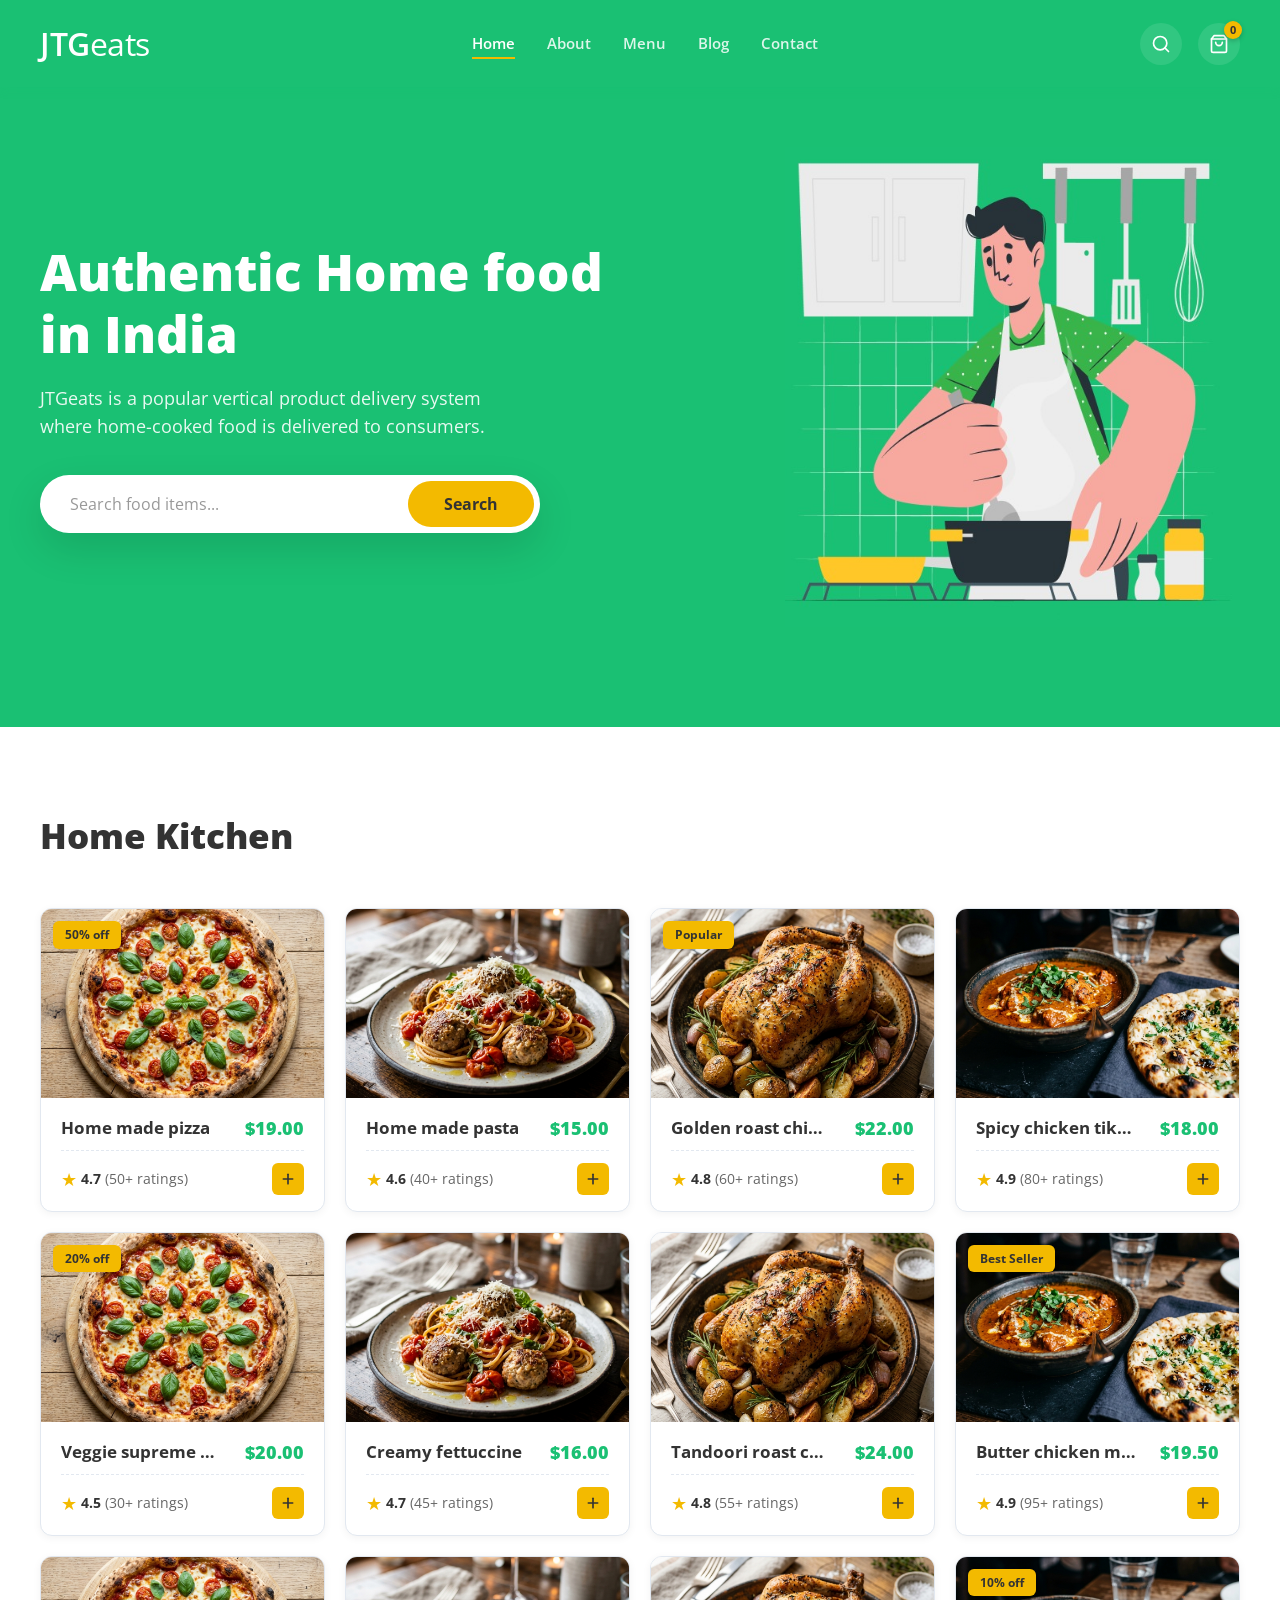
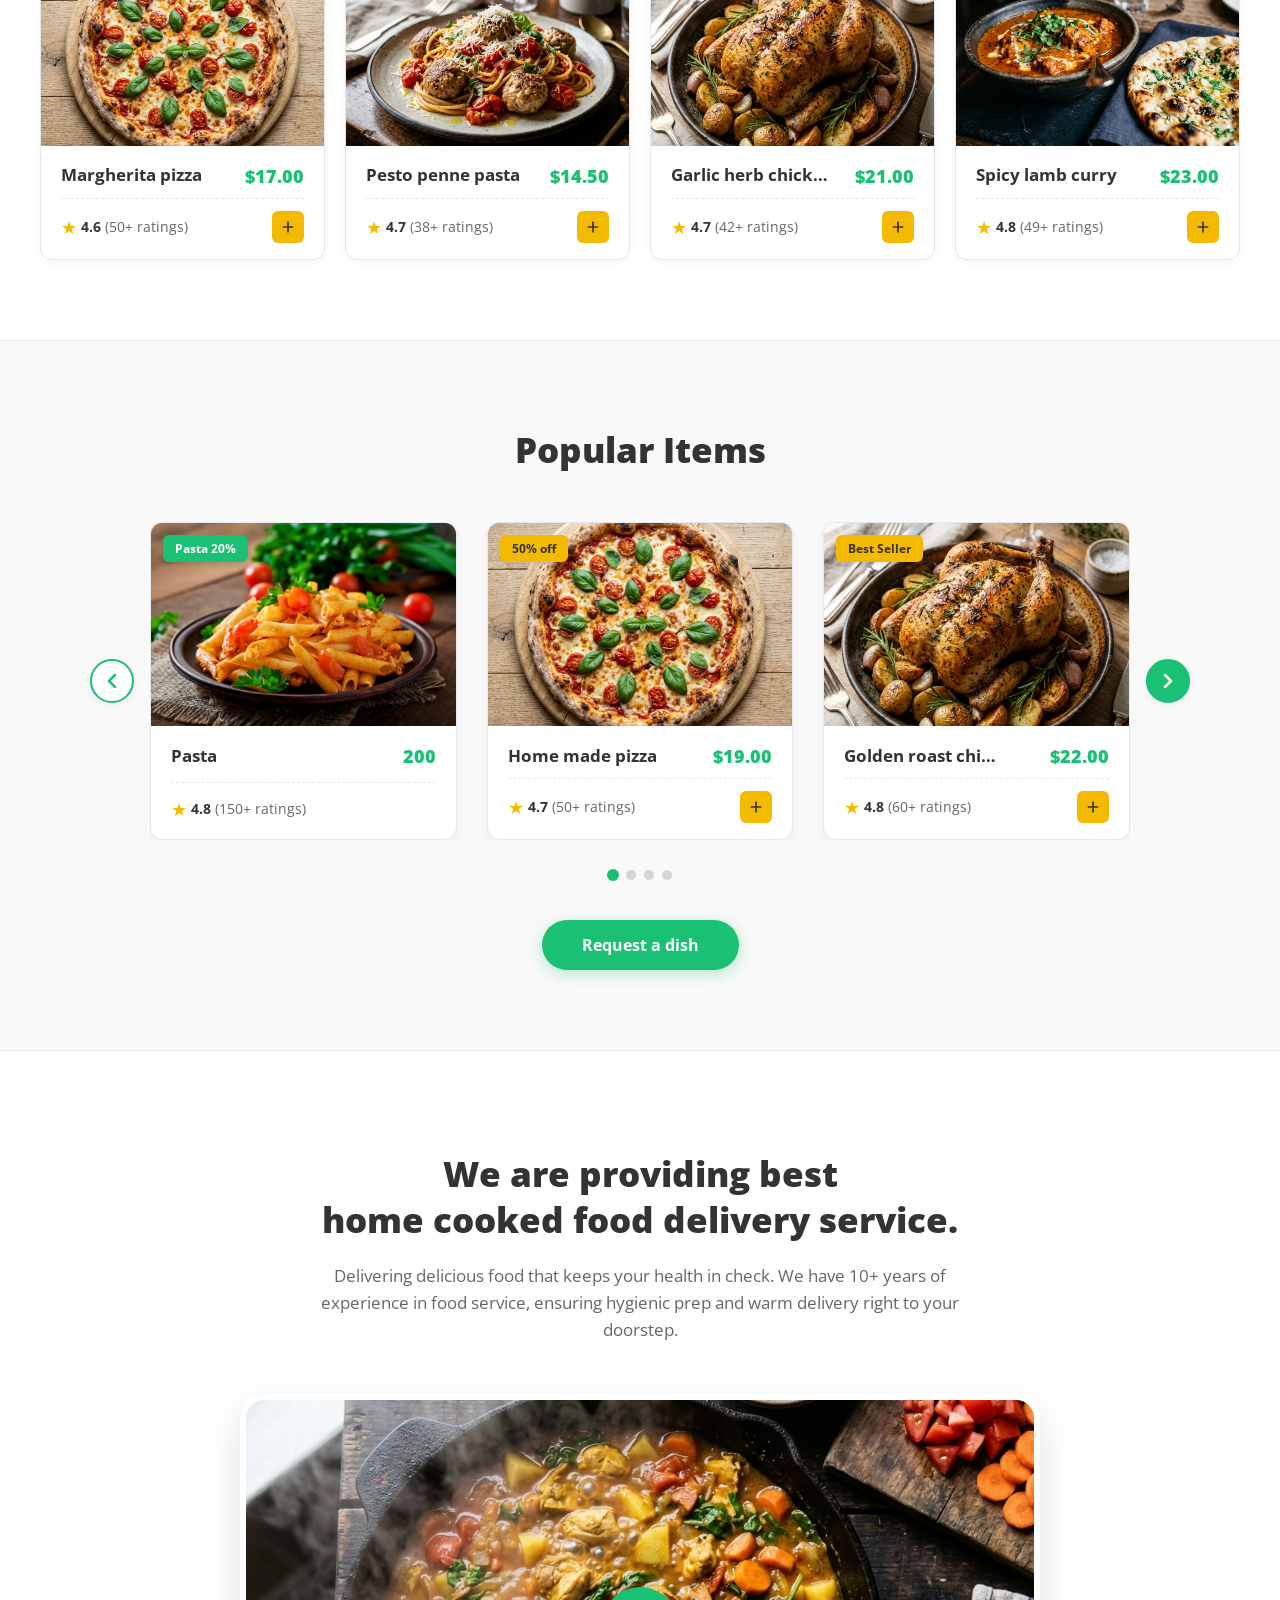
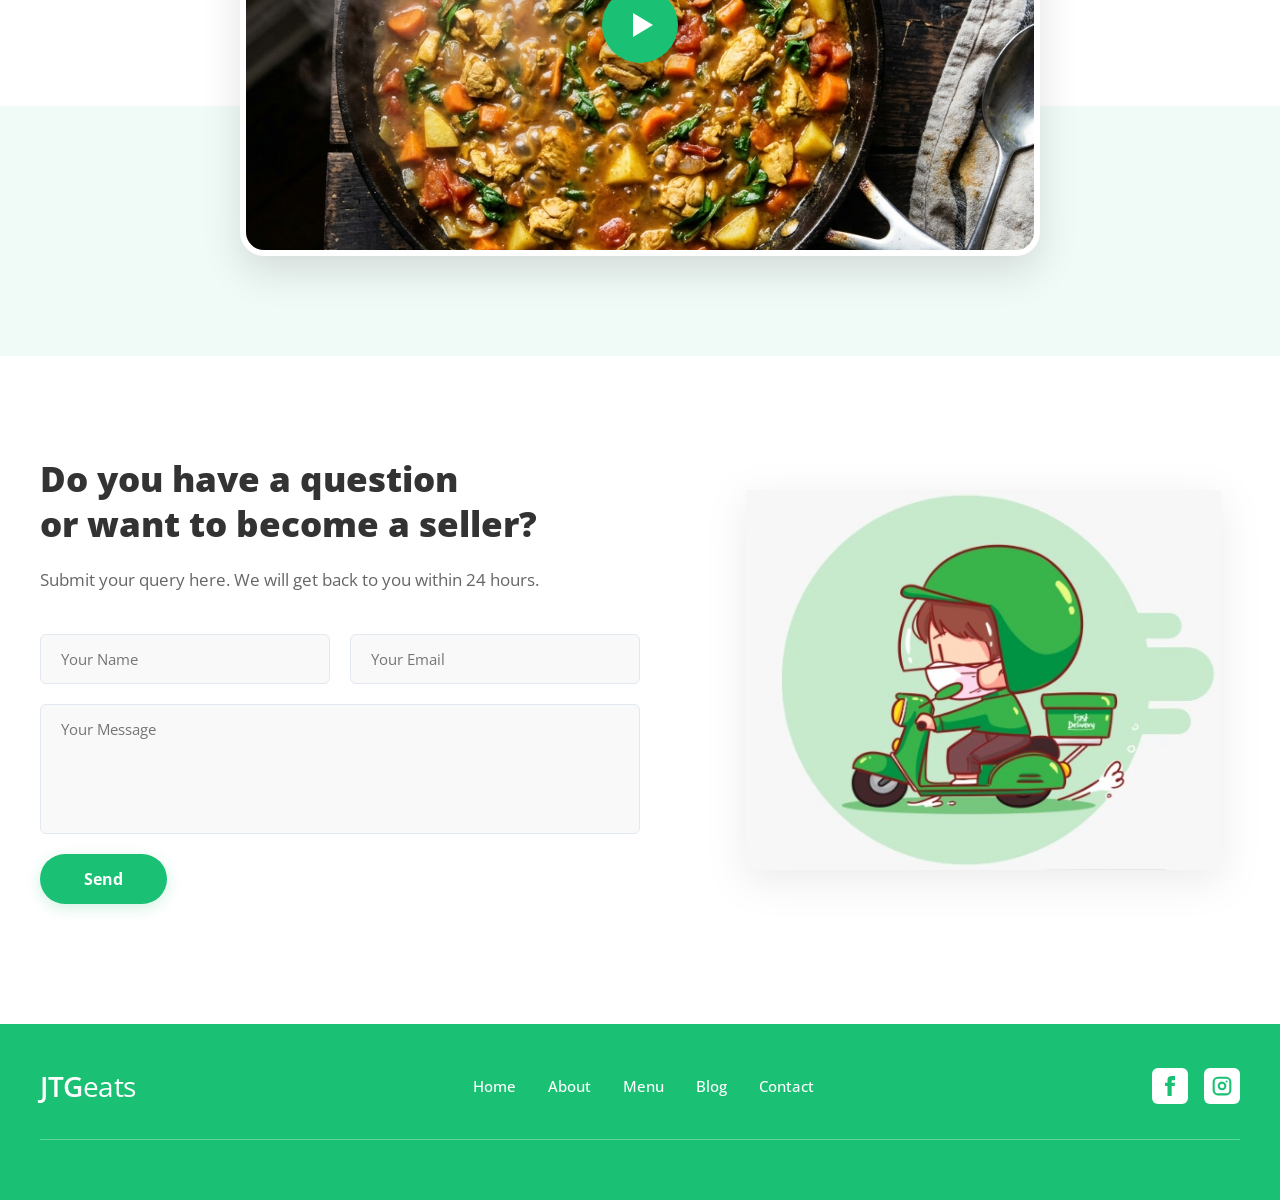
==== commit a97fb82a: "Image chnage" ====
--- a/index.html
+++ b/index.html
@@ -447,26 +447,23 @@
                     <!-- Carousel Window / Container -->
                     <div class="carousel-viewport" id="carousel-viewport">
                         <div class="carousel-track" id="carousel-track">
-                            <!-- Video Slide -->
-                            <article class="menu-card carousel-slide video-slide">
+                            <!-- Chef Slide -->
+                            <article class="menu-card carousel-slide">
                                 <div class="card-img-wrapper">
                                     <span class="badge badge-discount"
-                                        style="background-color: var(--primary); color: var(--white);">Live
-                                        Kitchen</span>
-                                    <video class="card-video" autoplay loop muted playsinline>
-                                        <source src="assets/images/food.mp4" type="video/mp4">
-                                        Your browser does not support the video tag.
-                                    </video>
+                                        style="background-color: var(--primary); color: var(--white);">Pasta 20%</span>
+                                    <img src="assets/images/pasta.avif" alt="Chef preparing fresh food"
+                                        class="card-img">
                                 </div>
                                 <div class="card-body">
                                     <div class="card-title-row">
-                                        <h3 class="card-title">Chef's cooking live</h3>
-                                        <span class="card-price">Live</span>
+                                        <h3 class="card-title">Pasta</h3>
+                                        <span class="card-price">200</span>
                                     </div>
                                     <div class="card-footer">
                                         <div class="card-rating">
                                             <span class="star-icon" aria-hidden="true">&#9733;</span>
-                                            <span class="rating-text">5.0 <span class="rating-count">(150+
+                                            <span class="rating-text">4.8 <span class="rating-count">(150+
                                                     ratings)</span></span>
                                         </div>
                                     </div>
